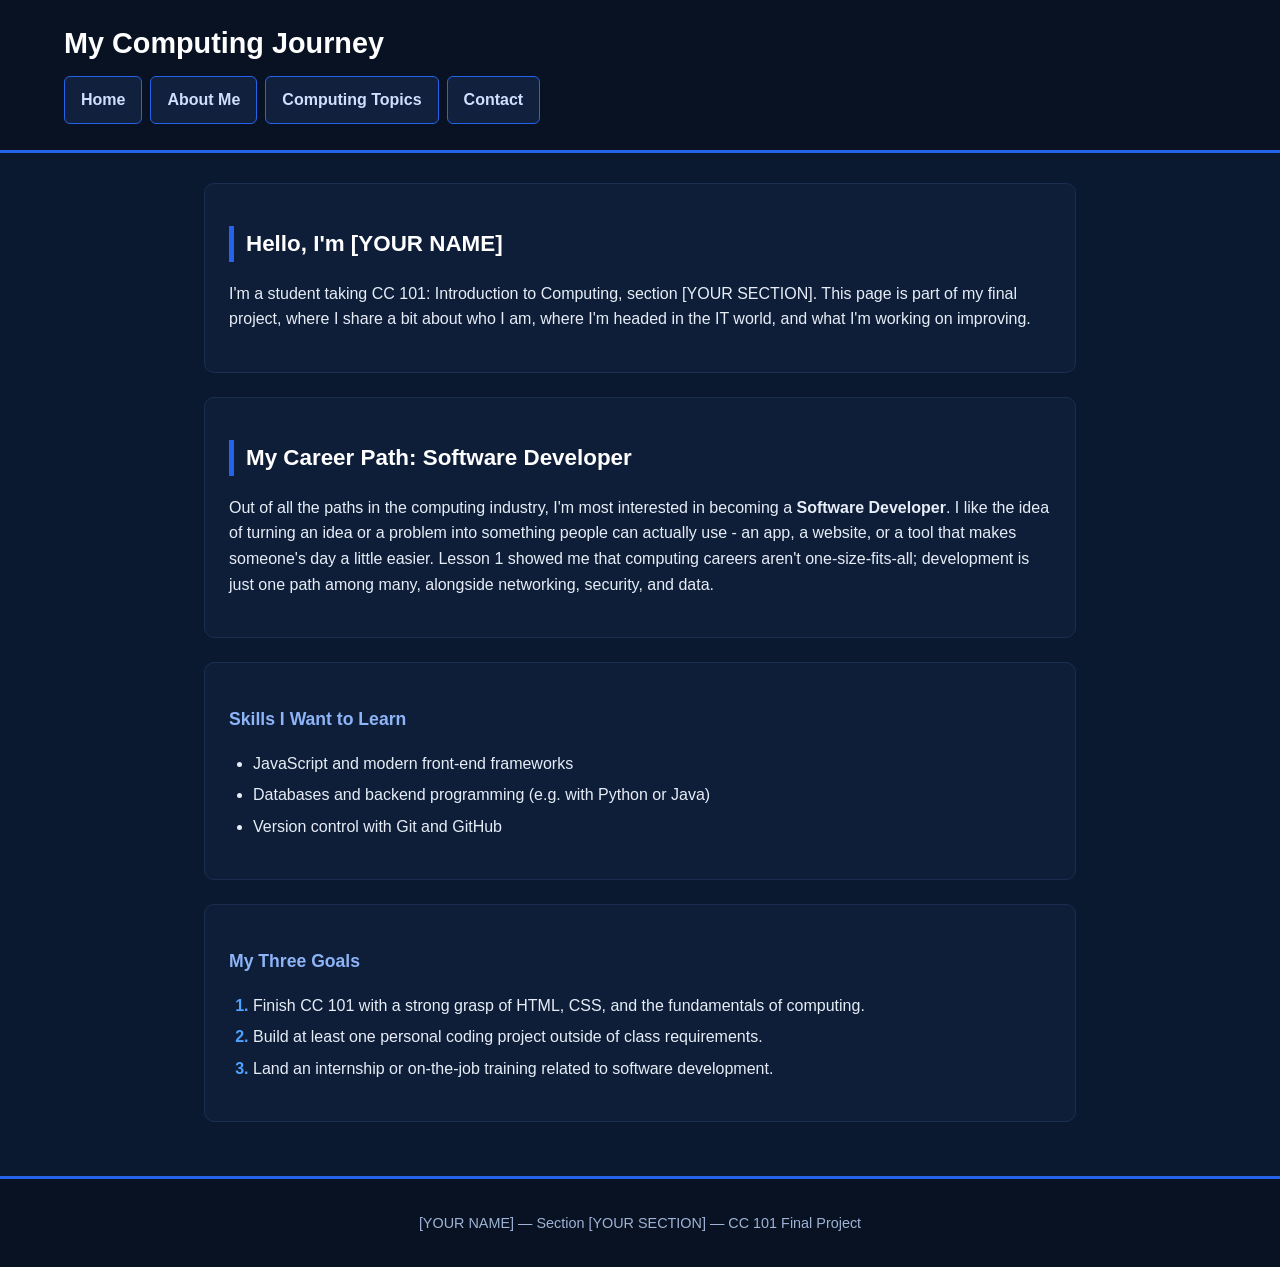
==== about.html @ f8ad523f "Add files via upload" ====
<!DOCTYPE html>
<html lang="en">
<head>
  <meta charset="UTF-8">
  <meta name="viewport" content="width=device-width, initial-scale=1.0">
  <title>My Computing Journey - About Me</title>
  <link rel="stylesheet" href="style.css">
</head>
<body>

  <header>
    <h1>My Computing Journey</h1>
    <nav>
      <ul>
        <li><a href="index.html">Home</a></li>
        <li><a href="about.html">About Me</a></li>
        <li><a href="topics.html">Computing Topics</a></li>
        <li><a href="contact.html">Contact</a></li>
      </ul>
    </nav>
  </header>

  <main>

    <!-- Short personal introduction -->
    <section>
      <h2>Hello, I'm [YOUR NAME]</h2>
      <p>
        I'm a student taking CC 101: Introduction to Computing, section [YOUR SECTION].
        This page is part of my final project, where I share a bit about who I am,
        where I'm headed in the IT world, and what I'm working on improving.
      </p>
    </section>

    <!-- Career path, connects to Lesson 1 (computing industry/profession) -->
    <section>
      <h2>My Career Path: Software Developer</h2>
      <p>
        Out of all the paths in the computing industry, I'm most interested in becoming a
        <strong>Software Developer</strong>. I like the idea of turning an idea or a
        problem into something people can actually use - an app, a website, or a tool
        that makes someone's day a little easier. Lesson 1 showed me that computing
        careers aren't one-size-fits-all; development is just one path among many,
        alongside networking, security, and data.
      </p>
    </section>

    <!-- Skills to learn -->
    <section>
      <h3>Skills I Want to Learn</h3>
      <ul>
        <li>JavaScript and modern front-end frameworks</li>
        <li>Databases and backend programming (e.g. with Python or Java)</li>
        <li>Version control with Git and GitHub</li>
      </ul>
    </section>

    <!-- Three goals, shown as a list -->
    <section>
      <h3>My Three Goals</h3>
      <ol class="goal-list">
        <li>Finish CC 101 with a strong grasp of HTML, CSS, and the fundamentals of computing.</li>
        <li>Build at least one personal coding project outside of class requirements.</li>
        <li>Land an internship or on-the-job training related to software development.</li>
      </ol>
    </section>

  </main>

  <footer>
    <p>[YOUR NAME] &mdash; Section [YOUR SECTION] &mdash; CC 101 Final Project</p>
  </footer>

</body>
</html>
---- style.css ----
/* =========================================================
   style.css
   My Computing Journey Website - CC 101 Final Project
   One external stylesheet shared by every page.
   ========================================================= */

/* ---- Reset-ish basics ---- */
* {
  box-sizing: border-box;
}

body {
  margin: 0;
  font-family: 'Segoe UI', Arial, Helvetica, sans-serif;
  background-color: #0a1930;   /* dark navy background */
  color: #e6edf7;
  line-height: 1.6;
}

a {
  color: #4da3ff;              /* blue accent for links */
  text-decoration: none;
}

a:hover {
  text-decoration: underline;
}

img {
  max-width: 100%;
  height: auto;
}

/* ---- Header & Navigation ---- */
header {
  background-color: #081222;
  padding: 20px 5%;
  border-bottom: 3px solid #2563eb;
}

header h1 {
  margin: 0 0 10px 0;
  color: #ffffff;
  font-size: 1.8rem;
}

nav ul {
  list-style: none;
  margin: 0;
  padding: 0;
  display: flex;
  flex-wrap: wrap;
  gap: 8px;
}

nav a {
  display: inline-block;
  padding: 10px 16px;
  background-color: #11213d;
  border: 1px solid #2563eb;
  border-radius: 6px;
  color: #cfe0ff;
  font-weight: bold;
}

nav a:hover {
  background-color: #2563eb;
  color: #ffffff;
  text-decoration: none;
}

/* ---- Main content ---- */
main {
  padding: 30px 5%;
  max-width: 1000px;
  margin: 0 auto;
}

section {
  background-color: #0f1e38;
  border: 1px solid #1c2e4f;
  border-radius: 10px;
  padding: 24px;
  margin-bottom: 24px;
}

h1, h2, h3 {
  color: #ffffff;
}

h2 {
  border-left: 5px solid #2563eb;
  padding-left: 12px;
  font-size: 1.4rem;
}

h3 {
  color: #8db4f7;
  font-size: 1.1rem;
}

/* ---- Banner / hero image ---- */
.banner {
  width: 100%;
  border-radius: 10px;
  margin-bottom: 20px;
  border: 1px solid #1c2e4f;
}

/* ---- Lists ---- */
ul, ol {
  padding-left: 24px;
}

li {
  margin-bottom: 6px;
}

/* ---- Table (topics.html) ---- */
table {
  width: 100%;
  border-collapse: collapse;
  margin-top: 10px;
}

th, td {
  border: 1px solid #1c2e4f;
  padding: 10px 12px;
  text-align: left;
  vertical-align: top;
}

th {
  background-color: #152a4d;
  color: #ffffff;
}

tr:nth-child(even) {
  background-color: #0c1a30;
}

/* ---- Form (contact.html) ---- */
form {
  display: flex;
  flex-direction: column;
  gap: 14px;
  max-width: 500px;
}

label {
  font-weight: bold;
  margin-bottom: 4px;
  display: block;
}

input[type="text"],
input[type="email"],
textarea {
  width: 100%;
  padding: 10px;
  border-radius: 6px;
  border: 1px solid #2c4066;
  background-color: #081222;
  color: #e6edf7;
  font-family: inherit;
}

textarea {
  resize: vertical;
  min-height: 120px;
}

button[type="submit"] {
  align-self: flex-start;
  padding: 10px 24px;
  background-color: #2563eb;
  color: #ffffff;
  border: none;
  border-radius: 6px;
  font-weight: bold;
  cursor: pointer;
}

button[type="submit"]:hover {
  background-color: #1d4ed8;
}

/* ---- Footer ---- */
footer {
  text-align: center;
  padding: 18px;
  background-color: #081222;
  border-top: 3px solid #2563eb;
  color: #9fb3d6;
  font-size: 0.9rem;
}

/* ---- Goals / skills chips ---- */
.goal-list li::marker {
  color: #4da3ff;
  font-weight: bold;
}

/* ---- Responsive: phone-sized screens ---- */
@media (max-width: 600px) {
  header h1 {
    font-size: 1.4rem;
  }

  nav ul {
    flex-direction: column;
  }

  nav a {
    text-align: center;
  }

  main {
    padding: 20px 4%;
  }

  table, thead, tbody, th, td, tr {
    display: block;
  }

  th {
    display: none;
  }

  td {
    border: none;
    border-bottom: 1px solid #1c2e4f;
    position: relative;
    padding-left: 45%;
  }

  td::before {
    content: attr(data-label);
    position: absolute;
    left: 10px;
    font-weight: bold;
    color: #8db4f7;
  }
}
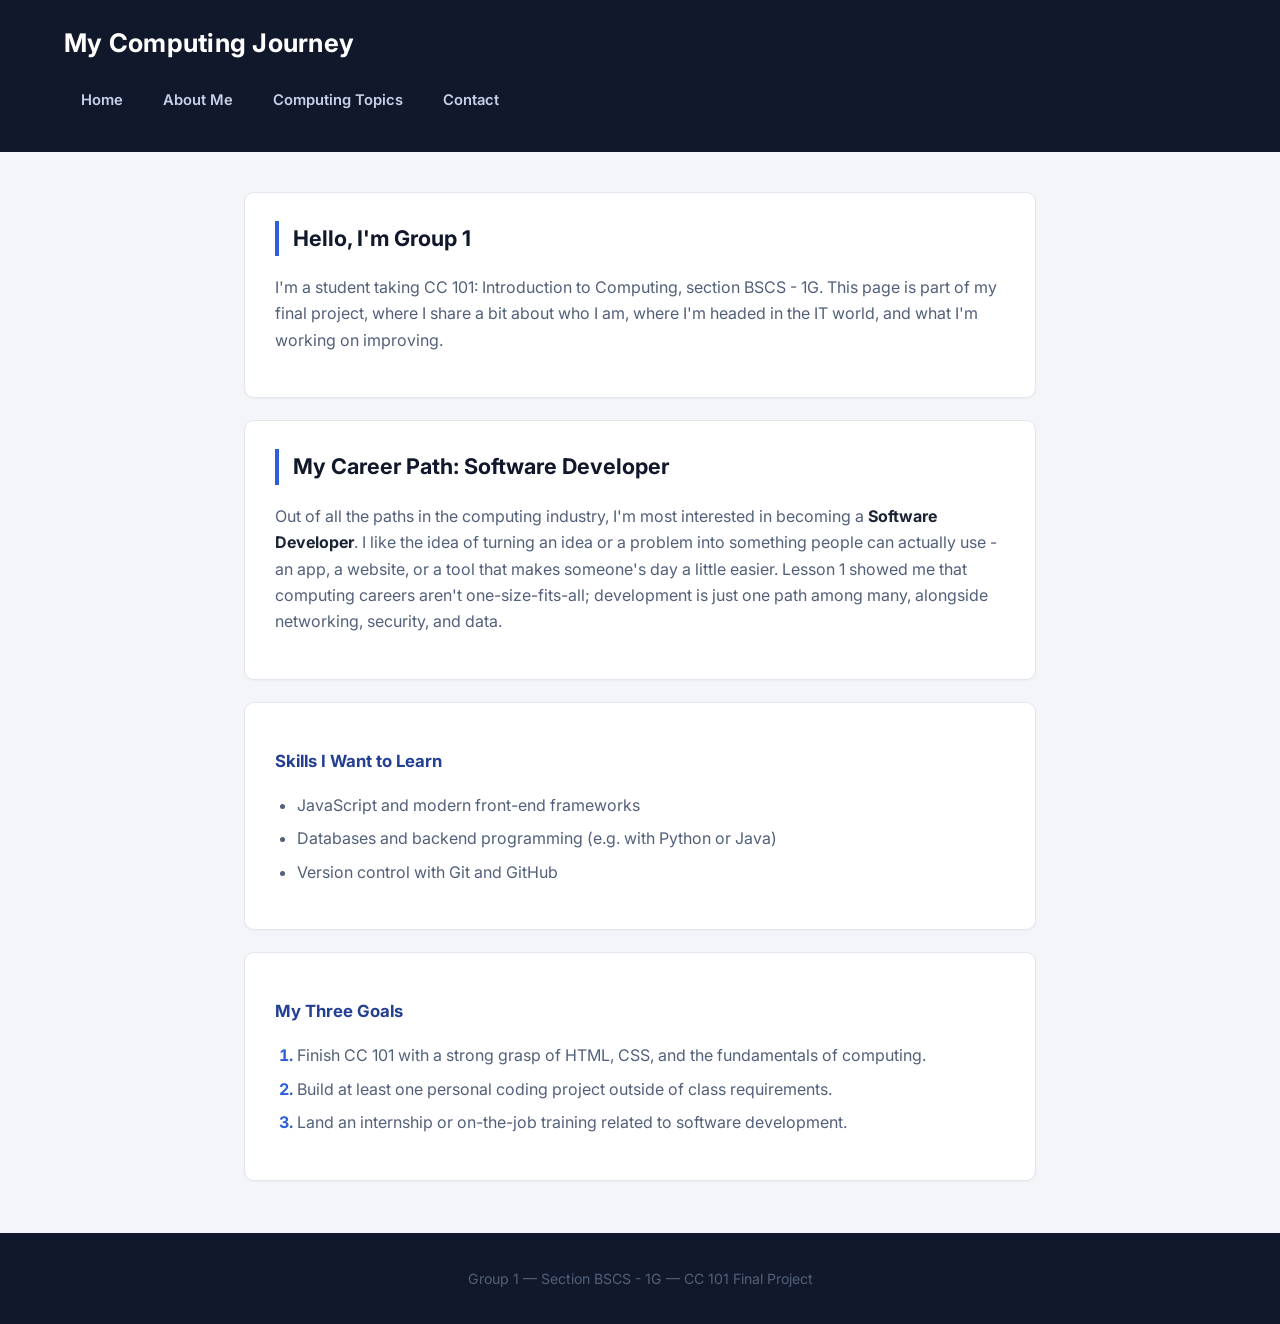
==== commit 45c49fa2: "Add files via upload" ====
--- a/about.html
+++ b/about.html
@@ -4,6 +4,9 @@
   <meta charset="UTF-8">
   <meta name="viewport" content="width=device-width, initial-scale=1.0">
   <title>My Computing Journey - About Me</title>
+  <link rel="preconnect" href="https://fonts.googleapis.com">
+  <link rel="preconnect" href="https://fonts.gstatic.com" crossorigin>
+  <link href="https://fonts.googleapis.com/css2?family=Inter:wght@400;600;700&display=swap" rel="stylesheet">
   <link rel="stylesheet" href="style.css">
 </head>
 <body>
@@ -24,9 +27,9 @@
 
     <!-- Short personal introduction -->
     <section>
-      <h2>Hello, I'm [YOUR NAME]</h2>
+      <h2>Hello, I'm Group 1</h2>
       <p>
-        I'm a student taking CC 101: Introduction to Computing, section [YOUR SECTION].
+        I'm a student taking CC 101: Introduction to Computing, section BSCS - 1G.
         This page is part of my final project, where I share a bit about who I am,
         where I'm headed in the IT world, and what I'm working on improving.
       </p>
@@ -68,7 +71,7 @@
   </main>
 
   <footer>
-    <p>[YOUR NAME] &mdash; Section [YOUR SECTION] &mdash; CC 101 Final Project</p>
+    <p>Group 1 &mdash; Section BSCS - 1G &mdash; CC 101 Final Project</p>
   </footer>
 
 </body>
--- a/style.css
+++ b/style.css
@@ -4,44 +4,45 @@
    One external stylesheet shared by every page.
    ========================================================= */
 
-/* ---- Reset-ish basics ---- */
-* {
-  box-sizing: border-box;
-}
+:root {
+  --bg: #f3f5f9;
+  --surface: #ffffff;
+  --surface-border: #e2e6ee;
+  --ink: #1b2435;
+  --ink-soft: #52607a;
+  --navy: #11182b;
+  --accent: #2f5fd6;
+  --accent-dark: #233f93;
+  --accent-tint: #e8edfb;
+  --radius: 10px;
+}
+
+* { box-sizing: border-box; }
 
 body {
   margin: 0;
-  font-family: 'Segoe UI', Arial, Helvetica, sans-serif;
-  background-color: #0a1930;   /* dark navy background */
-  color: #e6edf7;
-  line-height: 1.6;
-}
-
-a {
-  color: #4da3ff;              /* blue accent for links */
-  text-decoration: none;
-}
-
-a:hover {
-  text-decoration: underline;
-}
-
-img {
-  max-width: 100%;
-  height: auto;
-}
+  font-family: 'Inter', 'Segoe UI', Arial, Helvetica, sans-serif;
+  background-color: var(--bg);
+  color: var(--ink);
+  line-height: 1.65;
+}
+
+a { color: var(--accent-dark); text-decoration: none; }
+a:hover { text-decoration: underline; }
+img { max-width: 100%; height: auto; }
 
 /* ---- Header & Navigation ---- */
 header {
-  background-color: #081222;
-  padding: 20px 5%;
-  border-bottom: 3px solid #2563eb;
+  background-color: var(--navy);
+  padding: 22px 5%;
 }
 
 header h1 {
-  margin: 0 0 10px 0;
+  margin: 0 0 14px 0;
   color: #ffffff;
-  font-size: 1.8rem;
+  font-size: 1.6rem;
+  font-weight: 700;
+  letter-spacing: 0.01em;
 }
 
 nav ul {
@@ -50,186 +51,152 @@
   padding: 0;
   display: flex;
   flex-wrap: wrap;
-  gap: 8px;
+  gap: 6px;
 }
 
 nav a {
   display: inline-block;
-  padding: 10px 16px;
-  background-color: #11213d;
-  border: 1px solid #2563eb;
-  border-radius: 6px;
-  color: #cfe0ff;
-  font-weight: bold;
+  padding: 9px 16px;
+  border-radius: 999px;
+  color: #c7d1ea;
+  font-weight: 600;
+  font-size: 0.92rem;
+  border: 1px solid transparent;
 }
 
 nav a:hover {
-  background-color: #2563eb;
+  background-color: rgba(255, 255, 255, 0.08);
   color: #ffffff;
   text-decoration: none;
 }
 
 /* ---- Main content ---- */
 main {
-  padding: 30px 5%;
-  max-width: 1000px;
+  padding: 40px 5% 10px;
+  max-width: 920px;
   margin: 0 auto;
 }
 
 section {
-  background-color: #0f1e38;
-  border: 1px solid #1c2e4f;
-  border-radius: 10px;
-  padding: 24px;
-  margin-bottom: 24px;
-}
-
-h1, h2, h3 {
-  color: #ffffff;
-}
+  background-color: var(--surface);
+  border: 1px solid var(--surface-border);
+  border-radius: var(--radius);
+  padding: 28px 30px;
+  margin-bottom: 22px;
+  box-shadow: 0 1px 2px rgba(17, 24, 43, 0.04);
+}
+
+h1, h2, h3 { color: var(--navy); }
 
 h2 {
-  border-left: 5px solid #2563eb;
-  padding-left: 12px;
-  font-size: 1.4rem;
-}
-
-h3 {
-  color: #8db4f7;
-  font-size: 1.1rem;
-}
-
-/* ---- Banner / hero image ---- */
+  border-left: 4px solid var(--accent);
+  padding-left: 14px;
+  font-size: 1.35rem;
+  margin-top: 0;
+}
+
+h3 { color: var(--accent-dark); font-size: 1.05rem; }
+p { color: var(--ink-soft); }
+strong { color: var(--ink); }
+
 .banner {
   width: 100%;
-  border-radius: 10px;
+  border-radius: var(--radius);
   margin-bottom: 20px;
-  border: 1px solid #1c2e4f;
-}
-
-/* ---- Lists ---- */
-ul, ol {
-  padding-left: 24px;
-}
-
-li {
-  margin-bottom: 6px;
-}
-
-/* ---- Table (topics.html) ---- */
+  border: 1px solid var(--surface-border);
+}
+
+ul, ol { padding-left: 22px; color: var(--ink-soft); }
+li { margin-bottom: 7px; }
+
 table {
   width: 100%;
   border-collapse: collapse;
-  margin-top: 10px;
+  margin-top: 12px;
 }
 
 th, td {
-  border: 1px solid #1c2e4f;
-  padding: 10px 12px;
+  border: 1px solid var(--surface-border);
+  padding: 12px 14px;
   text-align: left;
   vertical-align: top;
 }
 
-th {
-  background-color: #152a4d;
-  color: #ffffff;
-}
-
-tr:nth-child(even) {
-  background-color: #0c1a30;
-}
-
-/* ---- Form (contact.html) ---- */
+th { background-color: var(--accent-tint); color: var(--navy); }
+tr:nth-child(even) { background-color: #f8f9fc; }
+
 form {
   display: flex;
   flex-direction: column;
-  gap: 14px;
+  gap: 16px;
   max-width: 500px;
 }
 
 label {
-  font-weight: bold;
+  font-weight: 600;
   margin-bottom: 4px;
   display: block;
+  color: var(--navy);
 }
 
 input[type="text"],
 input[type="email"],
 textarea {
   width: 100%;
-  padding: 10px;
-  border-radius: 6px;
-  border: 1px solid #2c4066;
-  background-color: #081222;
-  color: #e6edf7;
+  padding: 11px 12px;
+  border-radius: 8px;
+  border: 1px solid var(--surface-border);
+  background-color: var(--bg);
+  color: var(--ink);
   font-family: inherit;
 }
 
-textarea {
-  resize: vertical;
-  min-height: 120px;
-}
+input[type="text"]:focus,
+input[type="email"]:focus,
+textarea:focus {
+  outline: 2px solid var(--accent);
+  outline-offset: 1px;
+}
+
+textarea { resize: vertical; min-height: 120px; }
 
 button[type="submit"] {
   align-self: flex-start;
-  padding: 10px 24px;
-  background-color: #2563eb;
+  padding: 11px 26px;
+  background-color: var(--accent);
   color: #ffffff;
   border: none;
-  border-radius: 6px;
-  font-weight: bold;
+  border-radius: 8px;
+  font-weight: 600;
   cursor: pointer;
 }
 
-button[type="submit"]:hover {
-  background-color: #1d4ed8;
-}
-
-/* ---- Footer ---- */
+button[type="submit"]:hover { background-color: var(--accent-dark); }
+
 footer {
   text-align: center;
-  padding: 18px;
-  background-color: #081222;
-  border-top: 3px solid #2563eb;
-  color: #9fb3d6;
-  font-size: 0.9rem;
-}
-
-/* ---- Goals / skills chips ---- */
-.goal-list li::marker {
-  color: #4da3ff;
-  font-weight: bold;
-}
-
-/* ---- Responsive: phone-sized screens ---- */
+  padding: 20px;
+  background-color: var(--navy);
+  color: #9fabc9;
+  font-size: 0.88rem;
+  margin-top: 20px;
+}
+
+.goal-list li::marker { color: var(--accent); font-weight: bold; }
+
 @media (max-width: 600px) {
-  header h1 {
-    font-size: 1.4rem;
-  }
-
-  nav ul {
-    flex-direction: column;
-  }
-
-  nav a {
-    text-align: center;
-  }
-
-  main {
-    padding: 20px 4%;
-  }
-
-  table, thead, tbody, th, td, tr {
-    display: block;
-  }
-
-  th {
-    display: none;
-  }
+  header h1 { font-size: 1.3rem; }
+  nav ul { flex-direction: column; }
+  nav a { text-align: center; }
+  main { padding: 24px 4% 10px; }
+  section { padding: 22px; }
+
+  table, thead, tbody, th, td, tr { display: block; }
+  th { display: none; }
 
   td {
     border: none;
-    border-bottom: 1px solid #1c2e4f;
+    border-bottom: 1px solid var(--surface-border);
     position: relative;
     padding-left: 45%;
   }
@@ -238,7 +205,7 @@
     content: attr(data-label);
     position: absolute;
     left: 10px;
-    font-weight: bold;
-    color: #8db4f7;
+    font-weight: 600;
+    color: var(--accent-dark);
   }
 }
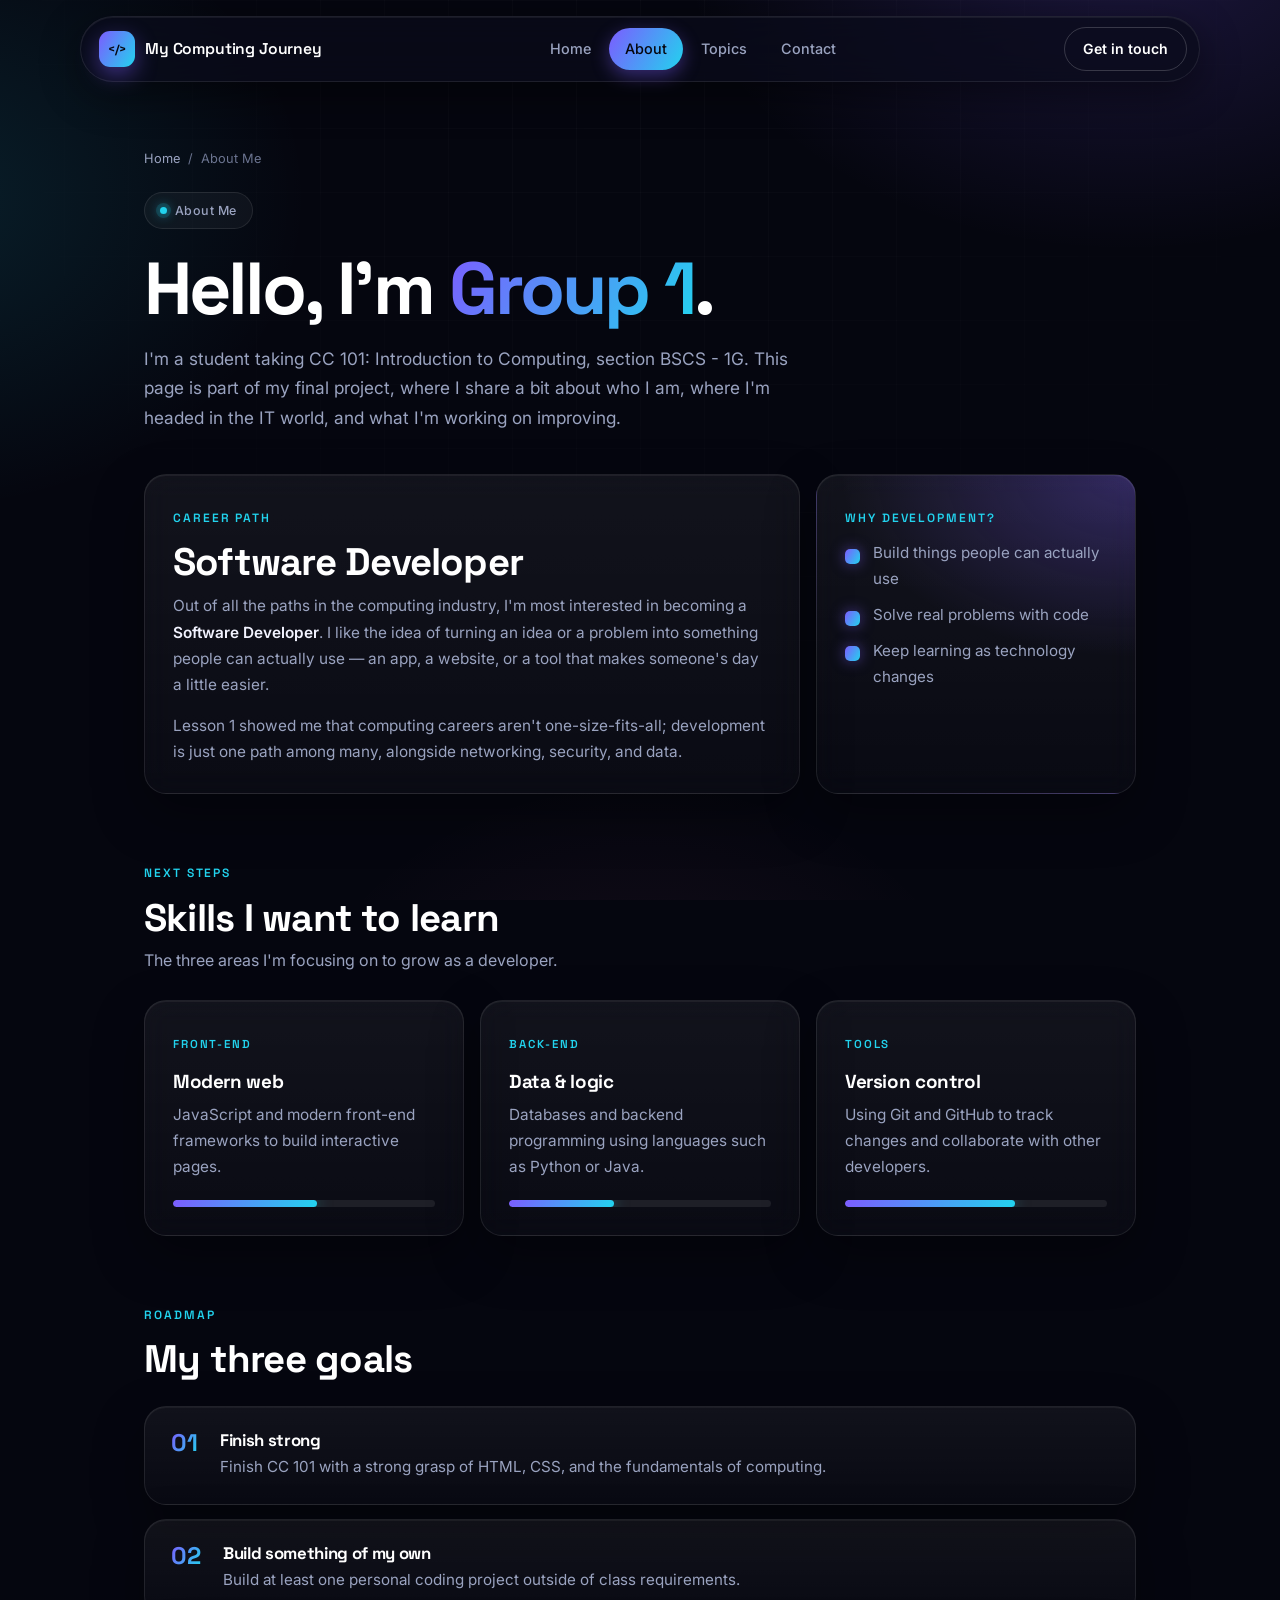
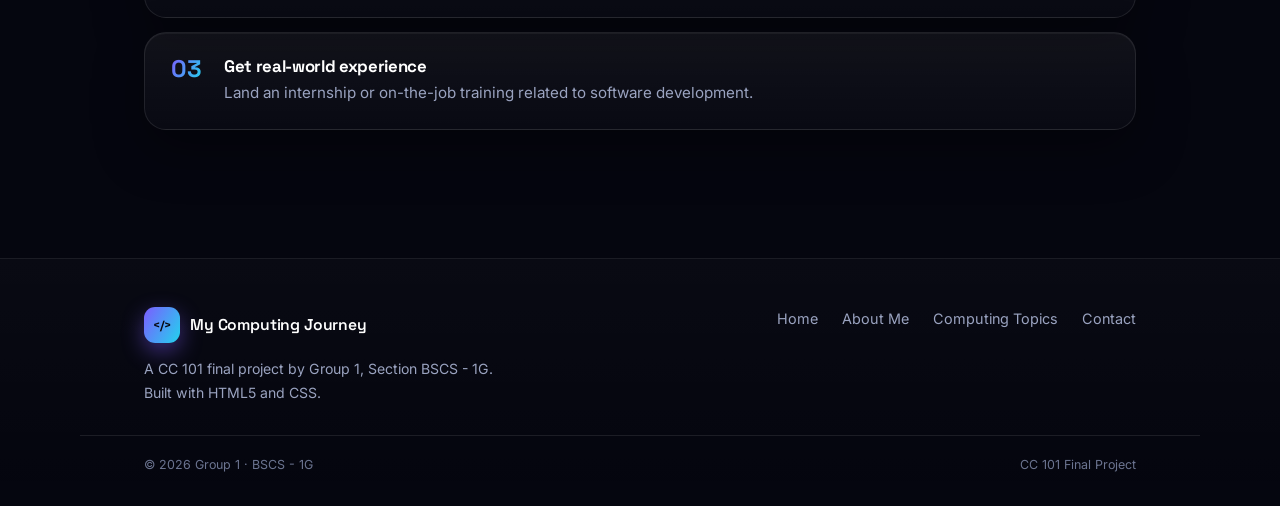
==== commit eabd7b81: "Add files via upload" ====
--- a/about.html
+++ b/about.html
@@ -3,32 +3,43 @@
 <head>
   <meta charset="UTF-8">
   <meta name="viewport" content="width=device-width, initial-scale=1.0">
+  <meta name="description" content="About Group 1 - career path, skills, and goals in information technology.">
   <title>My Computing Journey - About Me</title>
   <link rel="preconnect" href="https://fonts.googleapis.com">
   <link rel="preconnect" href="https://fonts.gstatic.com" crossorigin>
-  <link href="https://fonts.googleapis.com/css2?family=Inter:wght@400;600;700&display=swap" rel="stylesheet">
+  <link href="https://fonts.googleapis.com/css2?family=Inter:wght@400;500;600&family=Space+Grotesk:wght@500;600;700&display=swap" rel="stylesheet">
   <link rel="stylesheet" href="style.css">
 </head>
 <body>
 
-  <header>
-    <h1>My Computing Journey</h1>
-    <nav>
-      <ul>
-        <li><a href="index.html">Home</a></li>
-        <li><a href="about.html">About Me</a></li>
-        <li><a href="topics.html">Computing Topics</a></li>
-        <li><a href="contact.html">Contact</a></li>
-      </ul>
-    </nav>
+  <header class="site-header">
+    <div class="nav-shell">
+      <a class="brand" href="index.html">
+        <span class="brand-mark">&lt;/&gt;</span>
+        <span class="brand-name">My Computing Journey</span>
+      </a>
+      <nav class="site-nav" aria-label="Main navigation">
+        <ul>
+          <li><a href="index.html">Home</a></li>
+          <li><a href="about.html" class="active">About</a></li>
+          <li><a href="topics.html">Topics</a></li>
+          <li><a href="contact.html">Contact</a></li>
+        </ul>
+      </nav>
+      <a class="nav-cta" href="contact.html">Get in touch</a>
+    </div>
   </header>
 
   <main>
 
     <!-- Short personal introduction -->
-    <section>
-      <h2>Hello, I'm Group 1</h2>
-      <p>
+    <section class="page-hero">
+      <nav class="breadcrumb" aria-label="Breadcrumb">
+        <a href="index.html">Home</a><span>/</span><span>About Me</span>
+      </nav>
+      <span class="pill"><span class="dot"></span> About Me</span>
+      <h1>Hello, I'm <span class="grad">Group 1</span>.</h1>
+      <p class="lead">
         I'm a student taking CC 101: Introduction to Computing, section BSCS - 1G.
         This page is part of my final project, where I share a bit about who I am,
         where I'm headed in the IT world, and what I'm working on improving.
@@ -36,42 +47,120 @@
     </section>
 
     <!-- Career path, connects to Lesson 1 (computing industry/profession) -->
-    <section>
-      <h2>My Career Path: Software Developer</h2>
-      <p>
-        Out of all the paths in the computing industry, I'm most interested in becoming a
-        <strong>Software Developer</strong>. I like the idea of turning an idea or a
-        problem into something people can actually use - an app, a website, or a tool
-        that makes someone's day a little easier. Lesson 1 showed me that computing
-        careers aren't one-size-fits-all; development is just one path among many,
-        alongside networking, security, and data.
-      </p>
+    <section class="section">
+      <div class="bento-grid">
+        <article class="glass-card span-8">
+          <span class="kicker">Career path</span>
+          <h2>Software Developer</h2>
+          <p>
+            Out of all the paths in the computing industry, I'm most interested in becoming a
+            <strong>Software Developer</strong>. I like the idea of turning an idea or a
+            problem into something people can actually use &mdash; an app, a website, or a tool
+            that makes someone's day a little easier.
+          </p>
+          <p>
+            Lesson 1 showed me that computing careers aren't one-size-fits-all; development
+            is just one path among many, alongside networking, security, and data.
+          </p>
+        </article>
+
+        <aside class="glass-card span-4 accent-card">
+          <span class="kicker">Why development?</span>
+          <ul class="check-list">
+            <li>Build things people can actually use</li>
+            <li>Solve real problems with code</li>
+            <li>Keep learning as technology changes</li>
+          </ul>
+        </aside>
+      </div>
     </section>
 
-    <!-- Skills to learn -->
-    <section>
-      <h3>Skills I Want to Learn</h3>
-      <ul>
-        <li>JavaScript and modern front-end frameworks</li>
-        <li>Databases and backend programming (e.g. with Python or Java)</li>
-        <li>Version control with Git and GitHub</li>
-      </ul>
+    <!-- Skills to learn, shown with progress bars -->
+    <section class="section">
+      <div class="section-head">
+        <span class="kicker">Next steps</span>
+        <h2>Skills I want to learn</h2>
+        <p>The three areas I'm focusing on to grow as a developer.</p>
+      </div>
+
+      <div class="bento-grid">
+        <article class="glass-card span-4">
+          <span class="card-index">Front-end</span>
+          <h3>Modern web</h3>
+          <p>JavaScript and modern front-end frameworks to build interactive pages.</p>
+          <div class="bar"><span style="width: 55%"></span></div>
+        </article>
+
+        <article class="glass-card span-4">
+          <span class="card-index">Back-end</span>
+          <h3>Data &amp; logic</h3>
+          <p>Databases and backend programming using languages such as Python or Java.</p>
+          <div class="bar"><span style="width: 40%"></span></div>
+        </article>
+
+        <article class="glass-card span-4">
+          <span class="card-index">Tools</span>
+          <h3>Version control</h3>
+          <p>Using Git and GitHub to track changes and collaborate with other developers.</p>
+          <div class="bar"><span style="width: 65%"></span></div>
+        </article>
+      </div>
     </section>
 
-    <!-- Three goals, shown as a list -->
-    <section>
-      <h3>My Three Goals</h3>
+    <!-- Three goals, shown as numbered steps -->
+    <section class="section">
+      <div class="section-head">
+        <span class="kicker">Roadmap</span>
+        <h2>My three goals</h2>
+      </div>
+
       <ol class="goal-list">
-        <li>Finish CC 101 with a strong grasp of HTML, CSS, and the fundamentals of computing.</li>
-        <li>Build at least one personal coding project outside of class requirements.</li>
-        <li>Land an internship or on-the-job training related to software development.</li>
+        <li>
+          <span class="goal-num">01</span>
+          <div>
+            <h3>Finish strong</h3>
+            <p>Finish CC 101 with a strong grasp of HTML, CSS, and the fundamentals of computing.</p>
+          </div>
+        </li>
+        <li>
+          <span class="goal-num">02</span>
+          <div>
+            <h3>Build something of my own</h3>
+            <p>Build at least one personal coding project outside of class requirements.</p>
+          </div>
+        </li>
+        <li>
+          <span class="goal-num">03</span>
+          <div>
+            <h3>Get real-world experience</h3>
+            <p>Land an internship or on-the-job training related to software development.</p>
+          </div>
+        </li>
       </ol>
     </section>
 
   </main>
 
-  <footer>
-    <p>Group 1 &mdash; Section BSCS - 1G &mdash; CC 101 Final Project</p>
+  <footer class="site-footer">
+    <div class="footer-inner">
+      <div class="footer-brand-col">
+        <a class="brand" href="index.html">
+          <span class="brand-mark">&lt;/&gt;</span>
+          <span class="brand-name">My Computing Journey</span>
+        </a>
+        <p>A CC 101 final project by Group 1, Section BSCS - 1G. Built with HTML5 and CSS.</p>
+      </div>
+      <nav class="footer-links" aria-label="Footer navigation">
+        <a href="index.html">Home</a>
+        <a href="about.html">About Me</a>
+        <a href="topics.html">Computing Topics</a>
+        <a href="contact.html">Contact</a>
+      </nav>
+    </div>
+    <div class="footer-bottom">
+      <span>&copy; 2026 Group 1 &middot; BSCS - 1G</span>
+      <span>CC 101 Final Project</span>
+    </div>
   </footer>
 
 </body>
--- a/style.css
+++ b/style.css
@@ -1,211 +1,1063 @@
-/* =========================================================
-   style.css
-   My Computing Journey Website - CC 101 Final Project
-   One external stylesheet shared by every page.
-   ========================================================= */
-
+/* ============================================================
+   My Computing Journey - CC 101 Final Project
+   One external stylesheet for all four pages.
+   Design direction: dark "Tech Glass" + bento grid, written
+   from scratch with pure HTML5 and CSS.
+   ============================================================ */
+
+/* ---- Design tokens ---- */
 :root {
-  --bg: #f3f5f9;
-  --surface: #ffffff;
-  --surface-border: #e2e6ee;
-  --ink: #1b2435;
-  --ink-soft: #52607a;
-  --navy: #11182b;
-  --accent: #2f5fd6;
-  --accent-dark: #233f93;
-  --accent-tint: #e8edfb;
-  --radius: 10px;
+  --bg: #05060f;
+  --bg-soft: #0a0c1b;
+  --surface: rgba(255, 255, 255, 0.035);
+  --surface-2: rgba(255, 255, 255, 0.06);
+  --border: rgba(255, 255, 255, 0.09);
+  --border-strong: rgba(255, 255, 255, 0.18);
+  --ink: #f2f3ff;
+  --ink-soft: #9aa3c0;
+  --ink-dim: #6b7490;
+  --violet: #7c5cff;
+  --cyan: #22d3ee;
+  --pink: #f472b6;
+  --gradient: linear-gradient(120deg, #7c5cff 0%, #22d3ee 100%);
+  --radius: 22px;
+  --radius-sm: 14px;
+  --shadow: 0 20px 50px rgba(0, 0, 0, 0.35);
+  --shadow-glow: 0 24px 70px rgba(124, 92, 255, 0.25);
+  --maxw: 1120px;
 }
 
 * { box-sizing: border-box; }
 
+html { scroll-behavior: smooth; }
+
 body {
+  position: relative;
+  z-index: 0;
   margin: 0;
+  min-height: 100vh;
   font-family: 'Inter', 'Segoe UI', Arial, Helvetica, sans-serif;
   background-color: var(--bg);
+  background-image:
+    radial-gradient(720px 520px at 88% -8%, rgba(124, 92, 255, 0.20), transparent 62%),
+    radial-gradient(640px 520px at -6% 22%, rgba(34, 211, 238, 0.12), transparent 60%),
+    radial-gradient(600px 500px at 50% 120%, rgba(244, 114, 182, 0.08), transparent 60%);
+  background-attachment: fixed;
   color: var(--ink);
-  line-height: 1.65;
-}
-
-a { color: var(--accent-dark); text-decoration: none; }
-a:hover { text-decoration: underline; }
-img { max-width: 100%; height: auto; }
-
-/* ---- Header & Navigation ---- */
-header {
-  background-color: var(--navy);
-  padding: 22px 5%;
-}
-
-header h1 {
-  margin: 0 0 14px 0;
-  color: #ffffff;
-  font-size: 1.6rem;
+  line-height: 1.7;
+  -webkit-font-smoothing: antialiased;
+}
+
+/* subtle grid overlay */
+body::before {
+  content: "";
+  position: fixed;
+  inset: 0;
+  z-index: 0;
+  pointer-events: none;
+  background-image:
+    linear-gradient(rgba(255, 255, 255, 0.025) 1px, transparent 1px),
+    linear-gradient(90deg, rgba(255, 255, 255, 0.025) 1px, transparent 1px);
+  background-size: 64px 64px;
+  -webkit-mask-image: radial-gradient(circle at 50% 10%, #000 0%, transparent 78%);
+          mask-image: radial-gradient(circle at 50% 10%, #000 0%, transparent 78%);
+}
+
+h1, h2, h3 {
+  font-family: 'Space Grotesk', 'Inter', sans-serif;
+  color: #fff;
+  line-height: 1.12;
+  letter-spacing: -0.02em;
+  margin: 0 0 0.5em;
+}
+
+h1 { font-size: clamp(2.6rem, 6vw, 4.6rem); letter-spacing: -0.04em; line-height: 1.02; }
+h2 { font-size: clamp(1.7rem, 3vw, 2.4rem); }
+h3 { font-size: 1.18rem; }
+
+p { color: var(--ink-soft); margin: 0 0 1em; }
+p:last-child { margin-bottom: 0; }
+strong { color: var(--ink); font-weight: 600; }
+
+a { color: var(--ink); text-decoration: none; }
+
+img { max-width: 100%; height: auto; display: block; }
+
+::selection { background: rgba(124, 92, 255, 0.45); color: #fff; }
+
+/* ---- Header & floating navigation ---- */
+.site-header {
+  position: sticky;
+  top: 0;
+  z-index: 100;
+  padding: 16px 5% 0;
+}
+
+.nav-shell {
+  max-width: var(--maxw);
+  margin: 0 auto;
+  display: flex;
+  align-items: center;
+  justify-content: space-between;
+  gap: 16px;
+  padding: 10px 12px 10px 18px;
+  border-radius: 999px;
+  border: 1px solid var(--border);
+  background: rgba(10, 12, 27, 0.72);
+  -webkit-backdrop-filter: blur(22px);
+          backdrop-filter: blur(22px);
+  box-shadow: 0 12px 40px rgba(0, 0, 0, 0.45), inset 0 1px 0 rgba(255, 255, 255, 0.06);
+}
+
+.brand {
+  display: inline-flex;
+  align-items: center;
+  gap: 10px;
+  font-family: 'Space Grotesk', sans-serif;
+  font-weight: 600;
+  color: #fff;
+  letter-spacing: -0.01em;
+}
+
+.brand-mark {
+  display: inline-grid;
+  place-items: center;
+  width: 36px;
+  height: 36px;
+  border-radius: 11px;
+  background: var(--gradient);
+  color: #06070f;
+  font-size: 0.74rem;
   font-weight: 700;
-  letter-spacing: 0.01em;
-}
-
-nav ul {
+  box-shadow: 0 8px 22px rgba(124, 92, 255, 0.45);
+}
+
+.brand-name { font-size: 0.98rem; white-space: nowrap; }
+
+.site-nav ul {
   list-style: none;
   margin: 0;
   padding: 0;
   display: flex;
-  flex-wrap: wrap;
-  gap: 6px;
-}
-
-nav a {
+  gap: 2px;
+}
+
+.site-nav a {
   display: inline-block;
   padding: 9px 16px;
   border-radius: 999px;
-  color: #c7d1ea;
-  font-weight: 600;
+  color: var(--ink-soft);
+  font-weight: 500;
+  font-size: 0.9rem;
+  transition: color 0.2s, background-color 0.2s;
+}
+
+.site-nav a:hover {
+  color: #fff;
+  background-color: rgba(255, 255, 255, 0.07);
+}
+
+.site-nav a.active {
+  color: #06070f;
+  background: var(--gradient);
+  box-shadow: 0 6px 18px rgba(124, 92, 255, 0.4);
+}
+
+.nav-cta {
+  display: inline-block;
+  padding: 9px 18px;
+  border-radius: 999px;
+  border: 1px solid var(--border-strong);
+  color: #fff;
+  font-size: 0.88rem;
+  font-weight: 600;
+  white-space: nowrap;
+  transition: background-color 0.2s, border-color 0.2s;
+}
+
+.nav-cta:hover {
+  background-color: rgba(255, 255, 255, 0.08);
+  border-color: rgba(124, 92, 255, 0.6);
+}
+
+/* ---- Layout ---- */
+main {
+  position: relative;
+  z-index: 1;
+  max-width: var(--maxw);
+  margin: 0 auto;
+  padding: 56px 5% 24px;
+}
+
+.section { margin-bottom: 64px; }
+
+.section-head {
+  max-width: 660px;
+  margin-bottom: 26px;
+}
+
+.section-head h2 { margin-bottom: 8px; }
+
+.kicker {
+  display: inline-block;
+  font-family: 'Space Grotesk', sans-serif;
+  font-size: 0.75rem;
+  font-weight: 600;
+  letter-spacing: 0.16em;
+  text-transform: uppercase;
+  color: var(--cyan);
+  margin-bottom: 12px;
+}
+
+.grad {
+  background: var(--gradient);
+  -webkit-background-clip: text;
+  background-clip: text;
+  -webkit-text-fill-color: transparent;
+  color: transparent;
+}
+
+.lead {
+  font-size: 1.08rem;
+  max-width: 62ch;
+  color: var(--ink-soft);
+}
+
+/* ---- Pill label ---- */
+.pill {
+  display: inline-flex;
+  align-items: center;
+  gap: 8px;
+  padding: 7px 15px;
+  margin-bottom: 22px;
+  border-radius: 999px;
+  border: 1px solid var(--border);
+  background: rgba(255, 255, 255, 0.04);
+  font-size: 0.78rem;
+  font-weight: 500;
+  letter-spacing: 0.04em;
+  color: var(--ink-soft);
+}
+
+.pill .dot {
+  width: 7px;
+  height: 7px;
+  border-radius: 50%;
+  background: var(--cyan);
+  box-shadow: 0 0 0 4px rgba(34, 211, 238, 0.15), 0 0 12px var(--cyan);
+  animation: pulse 2.4s ease-in-out infinite;
+}
+
+/* ---- Hero ---- */
+.hero { padding: 26px 0 0; }
+
+.hero-inner {
+  display: grid;
+  grid-template-columns: 1.05fr 0.95fr;
+  align-items: center;
+  gap: 52px;
+}
+
+/* prevent long terminal strings from widening the grid */
+.hero-inner > *,
+.bento-grid > *,
+.hero-bento,
+.bento-cell,
+.glass-card { min-width: 0; }
+
+.hero-copy > * { animation: rise 0.8s cubic-bezier(0.22, 1, 0.36, 1) both; }
+.hero-copy > *:nth-child(1) { animation-delay: 0.05s; }
+.hero-copy > *:nth-child(2) { animation-delay: 0.12s; }
+.hero-copy > *:nth-child(3) { animation-delay: 0.20s; }
+.hero-copy > *:nth-child(4) { animation-delay: 0.28s; }
+.hero-copy > *:nth-child(5) { animation-delay: 0.36s; }
+
+.hero h1 { margin-bottom: 20px; }
+
+.hero-actions {
+  display: flex;
+  flex-wrap: wrap;
+  gap: 12px;
+  margin-top: 28px;
+}
+
+.btn {
+  display: inline-flex;
+  align-items: center;
+  gap: 8px;
+  padding: 13px 26px;
+  border-radius: 999px;
+  font-size: 0.94rem;
+  font-weight: 600;
+  transition: transform 0.22s, box-shadow 0.22s, background-color 0.22s, border-color 0.22s;
+}
+
+.btn:hover { transform: translateY(-2px); }
+
+.btn-primary {
+  color: #06070f;
+  background: var(--gradient);
+  box-shadow: 0 12px 30px rgba(124, 92, 255, 0.4);
+}
+
+.btn-primary:hover { box-shadow: 0 16px 40px rgba(124, 92, 255, 0.55); }
+
+.btn-ghost {
+  color: #fff;
+  border: 1px solid var(--border-strong);
+  background: rgba(255, 255, 255, 0.03);
+}
+
+.btn-ghost:hover {
+  background: rgba(255, 255, 255, 0.08);
+  border-color: rgba(124, 92, 255, 0.6);
+}
+
+.hero-meta {
+  display: flex;
+  flex-wrap: wrap;
+  gap: 34px;
+  margin-top: 40px;
+  padding-top: 26px;
+  border-top: 1px solid var(--border);
+}
+
+.hero-meta strong {
+  display: block;
+  font-family: 'Space Grotesk', sans-serif;
+  font-size: 1.7rem;
+  font-weight: 700;
+  color: #fff;
+  line-height: 1;
+  letter-spacing: -0.02em;
+}
+
+.hero-meta span {
+  display: block;
+  margin-top: 6px;
+  font-size: 0.8rem;
+  color: var(--ink-dim);
+}
+
+/* ---- Hero bento visual ---- */
+.hero-bento {
+  display: grid;
+  grid-template-columns: 1.4fr 1fr;
+  gap: 14px;
+  animation: rise 0.9s 0.18s cubic-bezier(0.22, 1, 0.36, 1) both;
+}
+
+.bento-cell {
+  position: relative;
+  border-radius: 18px;
+  border: 1px solid var(--border);
+  background: var(--surface);
+  box-shadow: var(--shadow), inset 0 1px 0 rgba(255, 255, 255, 0.06);
+  overflow: hidden;
+}
+
+.cell-image {
+  grid-column: 1 / -1;
+  padding: 8px;
+  background: linear-gradient(180deg, rgba(255, 255, 255, 0.07), rgba(255, 255, 255, 0.02));
+}
+
+.cell-image .banner {
+  width: 100%;
+  border-radius: 12px;
+}
+
+.floating-badge {
+  position: absolute;
+  right: 18px;
+  bottom: 18px;
+  padding: 7px 14px;
+  border-radius: 999px;
+  background: rgba(5, 6, 15, 0.7);
+  border: 1px solid var(--border-strong);
+  -webkit-backdrop-filter: blur(10px);
+          backdrop-filter: blur(10px);
+  font-family: 'Space Grotesk', sans-serif;
+  font-size: 0.75rem;
+  font-weight: 600;
+  letter-spacing: 0.08em;
+  text-transform: uppercase;
+  color: #fff;
+}
+
+.cell-code {
+  padding: 16px 18px;
+  background: linear-gradient(180deg, rgba(124, 92, 255, 0.10), rgba(255, 255, 255, 0.02));
+  font-family: 'Consolas', 'SFMono-Regular', ui-monospace, monospace;
+}
+
+.code-head {
+  display: flex;
+  align-items: center;
+  gap: 10px;
+  padding-bottom: 12px;
+  margin-bottom: 12px;
+  border-bottom: 1px solid var(--border);
+  font-size: 0.74rem;
+  color: var(--ink-dim);
+}
+
+.code-dots { display: inline-flex; gap: 5px; }
+.code-dots i {
+  width: 8px;
+  height: 8px;
+  border-radius: 50%;
+  background: rgba(255, 255, 255, 0.18);
+}
+.code-dots i:first-child { background: #ff5f57; }
+.code-dots i:nth-child(2) { background: #febc2e; }
+.code-dots i:last-child { background: #28c840; }
+
+.code-lines { font-size: 0.78rem; line-height: 1.9; color: #cfd6ee; }
+.code-lines p { margin: 0; max-width: 100%; white-space: nowrap; overflow: hidden; text-overflow: ellipsis; }
+.c-muted { color: #5f6885; }
+.c-tag { color: #7c5cff; }
+.c-text { color: #22d3ee; }
+
+.cell-stat {
+  display: flex;
+  flex-direction: column;
+  justify-content: center;
+  gap: 6px;
+  padding: 20px;
+  background:
+    radial-gradient(300px 220px at 100% 0%, rgba(34, 211, 238, 0.18), transparent 70%),
+    linear-gradient(180deg, rgba(124, 92, 255, 0.16), rgba(255, 255, 255, 0.02));
+}
+
+.cell-stat-num {
+  font-family: 'Space Grotesk', sans-serif;
+  font-size: 3.1rem;
+  font-weight: 700;
+  line-height: 1;
+  letter-spacing: -0.04em;
+}
+
+.cell-stat-label {
+  font-size: 0.78rem;
+  line-height: 1.35;
+  color: var(--ink-soft);
+}
+
+/* ---- Marquee ---- */
+.marquee {
+  max-width: var(--maxw);
+  margin: 46px auto 58px;
+  padding: 15px 0;
+  overflow: hidden;
+  border-top: 1px solid var(--border);
+  border-bottom: 1px solid var(--border);
+  -webkit-mask-image: linear-gradient(90deg, transparent, #000 8%, #000 92%, transparent);
+          mask-image: linear-gradient(90deg, transparent, #000 8%, #000 92%, transparent);
+}
+
+.marquee-track {
+  display: flex;
+  align-items: center;
+  gap: 30px;
+  width: max-content;
+  font-family: 'Space Grotesk', sans-serif;
   font-size: 0.92rem;
-  border: 1px solid transparent;
-}
-
-nav a:hover {
-  background-color: rgba(255, 255, 255, 0.08);
-  color: #ffffff;
-  text-decoration: none;
-}
-
-/* ---- Main content ---- */
-main {
-  padding: 40px 5% 10px;
-  max-width: 920px;
-  margin: 0 auto;
-}
-
-section {
-  background-color: var(--surface);
-  border: 1px solid var(--surface-border);
+  font-weight: 600;
+  letter-spacing: 0.14em;
+  text-transform: uppercase;
+  color: var(--ink-soft);
+  animation: marquee 28s linear infinite;
+}
+
+.marquee-track .sep { color: var(--violet); }
+
+/* ---- Bento grid ---- */
+.bento-grid {
+  display: grid;
+  grid-template-columns: repeat(12, 1fr);
+  gap: 16px;
+}
+
+.span-4 { grid-column: span 4; }
+.span-5 { grid-column: span 5; }
+.span-7 { grid-column: span 7; }
+.span-8 { grid-column: span 8; }
+
+.glass-card {
+  position: relative;
+  padding: 28px;
   border-radius: var(--radius);
-  padding: 28px 30px;
+  border: 1px solid var(--border);
+  background: linear-gradient(180deg, rgba(255, 255, 255, 0.055), rgba(255, 255, 255, 0.022));
+  -webkit-backdrop-filter: blur(14px);
+          backdrop-filter: blur(14px);
+  box-shadow: var(--shadow), inset 0 1px 0 rgba(255, 255, 255, 0.06);
+  transition: transform 0.28s, border-color 0.28s, box-shadow 0.28s;
+}
+
+.glass-card:hover {
+  transform: translateY(-4px);
+  border-color: rgba(124, 92, 255, 0.45);
+  box-shadow: var(--shadow-glow), inset 0 1px 0 rgba(255, 255, 255, 0.08);
+}
+
+.glass-card h2, .glass-card h3 { margin-bottom: 10px; }
+.glass-card p { font-size: 0.96rem; }
+
+.accent-card {
+  background:
+    radial-gradient(420px 260px at 100% 0%, rgba(124, 92, 255, 0.30), transparent 70%),
+    linear-gradient(180deg, rgba(255, 255, 255, 0.06), rgba(255, 255, 255, 0.02));
+}
+
+.card-index {
+  display: inline-block;
+  margin-bottom: 16px;
+  font-family: 'Space Grotesk', sans-serif;
+  font-size: 0.72rem;
+  font-weight: 600;
+  letter-spacing: 0.16em;
+  text-transform: uppercase;
+  color: var(--cyan);
+}
+
+.card-link {
+  display: inline-flex;
+  align-items: center;
+  gap: 6px;
+  margin-top: 18px;
+  font-size: 0.9rem;
+  font-weight: 600;
+  color: var(--ink);
+  border-bottom: 1px solid transparent;
+  transition: color 0.2s, border-color 0.2s;
+}
+
+.card-link:hover {
+  color: var(--cyan);
+  border-bottom-color: var(--cyan);
+}
+
+/* ---- Check lists ---- */
+.check-list {
+  list-style: none;
+  margin: 0;
+  padding: 0;
+}
+
+.check-list li {
+  position: relative;
+  padding-left: 28px;
+  margin-bottom: 10px;
+  font-size: 0.95rem;
+  color: var(--ink-soft);
+}
+
+.check-list li:last-child { margin-bottom: 0; }
+
+.check-list li::before {
+  content: "";
+  position: absolute;
+  left: 0;
+  top: 0.55em;
+  width: 15px;
+  height: 15px;
+  border-radius: 5px;
+  background: var(--gradient);
+  box-shadow: 0 0 14px rgba(124, 92, 255, 0.5);
+}
+
+/* ---- Skill bars ---- */
+.bar {
+  height: 7px;
+  margin-top: 20px;
+  border-radius: 999px;
+  background: rgba(255, 255, 255, 0.08);
+  overflow: hidden;
+}
+
+.bar span {
+  display: block;
+  height: 100%;
+  border-radius: 999px;
+  background: var(--gradient);
+  box-shadow: 0 0 16px rgba(34, 211, 238, 0.5);
+}
+
+/* ---- Goals ---- */
+.goal-list {
+  list-style: none;
+  margin: 0;
+  padding: 0;
+  display: grid;
+  gap: 14px;
+}
+
+.goal-list li {
+  display: flex;
+  align-items: flex-start;
+  gap: 22px;
+  padding: 24px 26px;
+  border-radius: var(--radius);
+  border: 1px solid var(--border);
+  background: linear-gradient(180deg, rgba(255, 255, 255, 0.05), rgba(255, 255, 255, 0.02));
+  box-shadow: var(--shadow), inset 0 1px 0 rgba(255, 255, 255, 0.05);
+  transition: transform 0.28s, border-color 0.28s;
+}
+
+.goal-list li:hover {
+  transform: translateX(6px);
+  border-color: rgba(124, 92, 255, 0.45);
+}
+
+.goal-num {
+  flex: 0 0 auto;
+  font-family: 'Space Grotesk', sans-serif;
+  font-size: 1.5rem;
+  font-weight: 700;
+  line-height: 1;
+  background: var(--gradient);
+  -webkit-background-clip: text;
+  background-clip: text;
+  -webkit-text-fill-color: transparent;
+  color: transparent;
+}
+
+.goal-list h3 { margin-bottom: 4px; font-size: 1.05rem; }
+.goal-list p { margin: 0; font-size: 0.95rem; }
+
+/* ---- Page hero (inner pages) ---- */
+.page-hero {
+  padding: 10px 0 42px;
+  max-width: 760px;
+}
+
+.breadcrumb {
+  display: flex;
+  align-items: center;
+  gap: 8px;
   margin-bottom: 22px;
-  box-shadow: 0 1px 2px rgba(17, 24, 43, 0.04);
-}
-
-h1, h2, h3 { color: var(--navy); }
-
-h2 {
-  border-left: 4px solid var(--accent);
-  padding-left: 14px;
-  font-size: 1.35rem;
-  margin-top: 0;
-}
-
-h3 { color: var(--accent-dark); font-size: 1.05rem; }
-p { color: var(--ink-soft); }
-strong { color: var(--ink); }
-
-.banner {
-  width: 100%;
+  font-size: 0.8rem;
+  color: var(--ink-dim);
+}
+
+.breadcrumb a { color: var(--ink-soft); }
+.breadcrumb a:hover { color: var(--cyan); }
+
+.page-hero h1 { margin-bottom: 18px; }
+
+/* ---- Table ---- */
+.table-wrap {
   border-radius: var(--radius);
-  margin-bottom: 20px;
-  border: 1px solid var(--surface-border);
-}
-
-ul, ol { padding-left: 22px; color: var(--ink-soft); }
-li { margin-bottom: 7px; }
+  border: 1px solid var(--border);
+  background: linear-gradient(180deg, rgba(255, 255, 255, 0.045), rgba(255, 255, 255, 0.02));
+  box-shadow: var(--shadow), inset 0 1px 0 rgba(255, 255, 255, 0.05);
+  overflow: hidden;
+}
 
 table {
   width: 100%;
   border-collapse: collapse;
-  margin-top: 12px;
-}
-
-th, td {
-  border: 1px solid var(--surface-border);
-  padding: 12px 14px;
+}
+
+thead th {
+  padding: 16px 22px;
   text-align: left;
+  font-family: 'Space Grotesk', sans-serif;
+  font-size: 0.74rem;
+  font-weight: 600;
+  letter-spacing: 0.14em;
+  text-transform: uppercase;
+  color: var(--ink-soft);
+  background: rgba(255, 255, 255, 0.035);
+  border-bottom: 1px solid var(--border);
+}
+
+tbody td {
+  padding: 18px 22px;
   vertical-align: top;
-}
-
-th { background-color: var(--accent-tint); color: var(--navy); }
-tr:nth-child(even) { background-color: #f8f9fc; }
-
-form {
+  font-size: 0.94rem;
+  color: var(--ink-soft);
+  border-bottom: 1px solid var(--border);
+}
+
+tbody tr:last-child td { border-bottom: none; }
+tbody tr { transition: background-color 0.2s; }
+tbody tr:hover { background-color: rgba(124, 92, 255, 0.07); }
+
+td:first-child {
+  width: 35%;
+  color: #fff;
+  font-weight: 600;
+}
+
+/* ---- Timeline ---- */
+.timeline {
+  list-style: none;
+  margin: 0;
+  padding: 6px 0 0;
+  position: relative;
+}
+
+.timeline::before {
+  content: "";
+  position: absolute;
+  left: 8px;
+  top: 16px;
+  bottom: 16px;
+  width: 2px;
+  background: linear-gradient(180deg, var(--violet), var(--cyan), transparent);
+  opacity: 0.6;
+}
+
+.timeline li {
+  position: relative;
+  display: grid;
+  grid-template-columns: 170px 1fr;
+  gap: 22px;
+  padding: 0 0 18px 36px;
+}
+
+.timeline li::before {
+  content: "";
+  position: absolute;
+  left: 1px;
+  top: 20px;
+  width: 16px;
+  height: 16px;
+  border-radius: 50%;
+  background: var(--bg);
+  border: 2px solid var(--violet);
+  box-shadow: 0 0 0 4px rgba(124, 92, 255, 0.14), 0 0 20px rgba(124, 92, 255, 0.75);
+}
+
+.timeline-year {
+  padding-top: 18px;
+  font-family: 'Space Grotesk', sans-serif;
+  font-size: 0.82rem;
+  font-weight: 600;
+  letter-spacing: 0.04em;
+  color: var(--cyan);
+}
+
+.timeline-body {
+  padding: 18px 22px;
+  border-radius: var(--radius-sm);
+  border: 1px solid var(--border);
+  background: linear-gradient(180deg, rgba(255, 255, 255, 0.045), rgba(255, 255, 255, 0.02));
+  transition: border-color 0.25s, transform 0.25s;
+}
+
+.timeline-body:hover {
+  border-color: rgba(124, 92, 255, 0.4);
+  transform: translateX(4px);
+}
+
+.timeline-body h3 { margin-bottom: 4px; font-size: 1.03rem; }
+.timeline-body p { margin: 0; font-size: 0.92rem; }
+
+/* ---- Figure ---- */
+.figure { padding: 18px; }
+.figure img {
+  width: 100%;
+  border-radius: 14px;
+  border: 1px solid var(--border);
+}
+.figure figcaption {
+  margin-top: 14px;
+  font-size: 0.8rem;
+  color: var(--ink-dim);
+  text-align: center;
+}
+
+/* ---- Contact ---- */
+.contact-form {
   display: flex;
   flex-direction: column;
-  gap: 16px;
-  max-width: 500px;
-}
+  gap: 18px;
+}
+
+.contact-form h2 { margin-bottom: 2px; }
+
+.field { display: flex; flex-direction: column; gap: 7px; }
 
 label {
-  font-weight: 600;
-  margin-bottom: 4px;
-  display: block;
-  color: var(--navy);
+  font-size: 0.86rem;
+  font-weight: 600;
+  color: var(--ink);
 }
 
 input[type="text"],
 input[type="email"],
 textarea {
   width: 100%;
-  padding: 11px 12px;
-  border-radius: 8px;
-  border: 1px solid var(--surface-border);
-  background-color: var(--bg);
-  color: var(--ink);
+  padding: 13px 15px;
+  border-radius: 12px;
+  border: 1px solid var(--border);
+  background: rgba(255, 255, 255, 0.04);
+  color: #fff;
   font-family: inherit;
-}
+  font-size: 0.95rem;
+  transition: border-color 0.2s, box-shadow 0.2s, background-color 0.2s;
+}
+
+input::placeholder,
+textarea::placeholder { color: var(--ink-dim); }
 
 input[type="text"]:focus,
 input[type="email"]:focus,
 textarea:focus {
-  outline: 2px solid var(--accent);
-  outline-offset: 1px;
-}
-
-textarea { resize: vertical; min-height: 120px; }
+  outline: none;
+  border-color: rgba(124, 92, 255, 0.8);
+  background: rgba(255, 255, 255, 0.06);
+  box-shadow: 0 0 0 4px rgba(124, 92, 255, 0.18);
+}
+
+textarea { resize: vertical; min-height: 130px; }
 
 button[type="submit"] {
   align-self: flex-start;
-  padding: 11px 26px;
-  background-color: var(--accent);
-  color: #ffffff;
+  display: inline-flex;
+  align-items: center;
+  gap: 8px;
+  padding: 13px 30px;
   border: none;
-  border-radius: 8px;
+  border-radius: 999px;
+  background: var(--gradient);
+  color: #06070f;
+  font-family: inherit;
+  font-size: 0.95rem;
   font-weight: 600;
   cursor: pointer;
-}
-
-button[type="submit"]:hover { background-color: var(--accent-dark); }
-
-footer {
-  text-align: center;
-  padding: 20px;
-  background-color: var(--navy);
-  color: #9fabc9;
-  font-size: 0.88rem;
-  margin-top: 20px;
-}
-
-.goal-list li::marker { color: var(--accent); font-weight: bold; }
-
-@media (max-width: 600px) {
-  header h1 { font-size: 1.3rem; }
-  nav ul { flex-direction: column; }
-  nav a { text-align: center; }
-  main { padding: 24px 4% 10px; }
-  section { padding: 22px; }
-
+  box-shadow: 0 12px 30px rgba(124, 92, 255, 0.4);
+  transition: transform 0.22s, box-shadow 0.22s;
+}
+
+button[type="submit"]:hover {
+  transform: translateY(-2px);
+  box-shadow: 0 16px 40px rgba(124, 92, 255, 0.55);
+}
+
+.aside-stack {
+  display: grid;
+  gap: 16px;
+  align-content: start;
+}
+
+.contact-form + .aside-stack { grid-column: span 5; }
+
+/* ---- Link lists ---- */
+.link-list {
+  list-style: none;
+  margin: 0;
+  padding: 0;
+  display: grid;
+  gap: 14px;
+}
+
+.link-list li {
+  padding-bottom: 14px;
+  border-bottom: 1px solid var(--border);
+}
+
+.link-list li:last-child { padding-bottom: 0; border-bottom: none; }
+
+.link-list a {
+  display: flex;
+  align-items: center;
+  gap: 6px;
+  font-size: 0.94rem;
+  font-weight: 600;
+  color: var(--ink);
+  transition: color 0.2s;
+}
+
+.link-list a:hover { color: var(--cyan); }
+
+.link-list span {
+  display: block;
+  margin-top: 3px;
+  font-size: 0.82rem;
+  color: var(--ink-dim);
+}
+
+.link-list-plain { gap: 8px; }
+.link-list-plain li { padding-bottom: 8px; }
+
+/* ---- Footer ---- */
+.site-footer {
+  position: relative;
+  z-index: 1;
+  border-top: 1px solid var(--border);
+  margin-top: 40px;
+  background: linear-gradient(180deg, rgba(255, 255, 255, 0.02), transparent);
+}
+
+.footer-inner {
+  max-width: var(--maxw);
+  margin: 0 auto;
+  padding: 48px 5% 30px;
+  display: flex;
+  flex-wrap: wrap;
+  align-items: flex-start;
+  justify-content: space-between;
+  gap: 30px;
+}
+
+.footer-brand-col { max-width: 380px; }
+.footer-brand-col p { margin-top: 14px; font-size: 0.88rem; }
+
+.footer-links {
+  display: flex;
+  flex-wrap: wrap;
+  gap: 10px 24px;
+  font-size: 0.9rem;
+}
+
+.footer-links a { color: var(--ink-soft); transition: color 0.2s; }
+.footer-links a:hover { color: #fff; }
+
+.footer-bottom {
+  max-width: var(--maxw);
+  margin: 0 auto;
+  padding: 18px 5% 30px;
+  display: flex;
+  flex-wrap: wrap;
+  justify-content: space-between;
+  gap: 8px;
+  border-top: 1px solid var(--border);
+  font-size: 0.78rem;
+  color: var(--ink-dim);
+}
+
+/* ---- Keyframes ---- */
+@keyframes rise {
+  from { opacity: 0; transform: translateY(22px); }
+  to   { opacity: 1; transform: translateY(0); }
+}
+
+@keyframes marquee {
+  from { transform: translateX(0); }
+  to   { transform: translateX(-50%); }
+}
+
+@keyframes pulse {
+  0%, 100% { opacity: 1; }
+  50%      { opacity: 0.45; }
+}
+
+/* ---- Responsive ---- */
+@media (max-width: 980px) {
+  .hero-inner {
+    grid-template-columns: 1fr;
+    gap: 40px;
+  }
+  .hero-bento { max-width: 620px; }
+  .span-4, .span-5, .span-7, .span-8 { grid-column: span 12; }
+  .contact-form + .aside-stack { grid-column: span 12; }
+}
+
+@media (max-width: 760px) {
+  .nav-cta { display: none; }
+
+  .nav-shell {
+    flex-wrap: wrap;
+    border-radius: 22px;
+    padding: 12px 14px;
+  }
+
+  .site-nav {
+    order: 3;
+    width: 100%;
+  }
+
+  .site-nav ul {
+    justify-content: center;
+    gap: 4px;
+  }
+
+  .site-nav a {
+    padding: 8px 13px;
+    font-size: 0.85rem;
+  }
+
+  main { padding-top: 36px; }
+  .section { margin-bottom: 46px; }
+
+  .marquee { margin: 34px auto 44px; }
+
+  .timeline li {
+    grid-template-columns: 1fr;
+    gap: 6px;
+    padding-left: 32px;
+  }
+  .timeline-year { padding-top: 10px; }
+  .timeline li::before { top: 16px; }
+
+  /* table becomes stacked cards */
+  .table-wrap { border: none; background: transparent; box-shadow: none; }
   table, thead, tbody, th, td, tr { display: block; }
-  th { display: none; }
+  thead { display: none; }
+
+  tbody tr {
+    margin-bottom: 14px;
+    border-radius: var(--radius-sm);
+    border: 1px solid var(--border);
+    background: linear-gradient(180deg, rgba(255, 255, 255, 0.05), rgba(255, 255, 255, 0.02));
+    overflow: hidden;
+  }
+  tbody tr:hover { background: rgba(124, 92, 255, 0.07); }
 
   td {
-    border: none;
-    border-bottom: 1px solid var(--surface-border);
+    border-bottom: 1px solid var(--border);
+    padding: 12px 18px 14px 42%;
     position: relative;
-    padding-left: 45%;
+  }
+  td:last-child { border-bottom: none; }
+  td:first-child {
+    width: auto;
+    background: rgba(255, 255, 255, 0.03);
   }
 
   td::before {
     content: attr(data-label);
     position: absolute;
-    left: 10px;
+    left: 18px;
+    top: 14px;
+    width: 36%;
+    font-family: 'Space Grotesk', sans-serif;
+    font-size: 0.7rem;
     font-weight: 600;
-    color: var(--accent-dark);
+    letter-spacing: 0.1em;
+    text-transform: uppercase;
+    color: var(--cyan);
   }
 }
+
+@media (max-width: 560px) {
+  .brand-name { font-size: 0.88rem; }
+  .brand-mark { width: 32px; height: 32px; }
+
+  .site-nav ul { display: grid; grid-template-columns: 1fr 1fr; }
+
+  .hero-meta { gap: 22px; }
+  .hero-meta strong { font-size: 1.4rem; }
+
+  .hero-bento { grid-template-columns: 1fr; }
+  .cell-code, .cell-stat { grid-column: auto; }
+
+  .glass-card { padding: 22px; }
+  .goal-list li { padding: 20px; gap: 16px; }
+  .goal-num { font-size: 1.2rem; }
+
+  .footer-inner { flex-direction: column; }
+}
+
+@media (prefers-reduced-motion: reduce) {
+  *, *::before, *::after {
+    animation: none !important;
+    transition: none !important;
+    scroll-behavior: auto !important;
+  }
+}
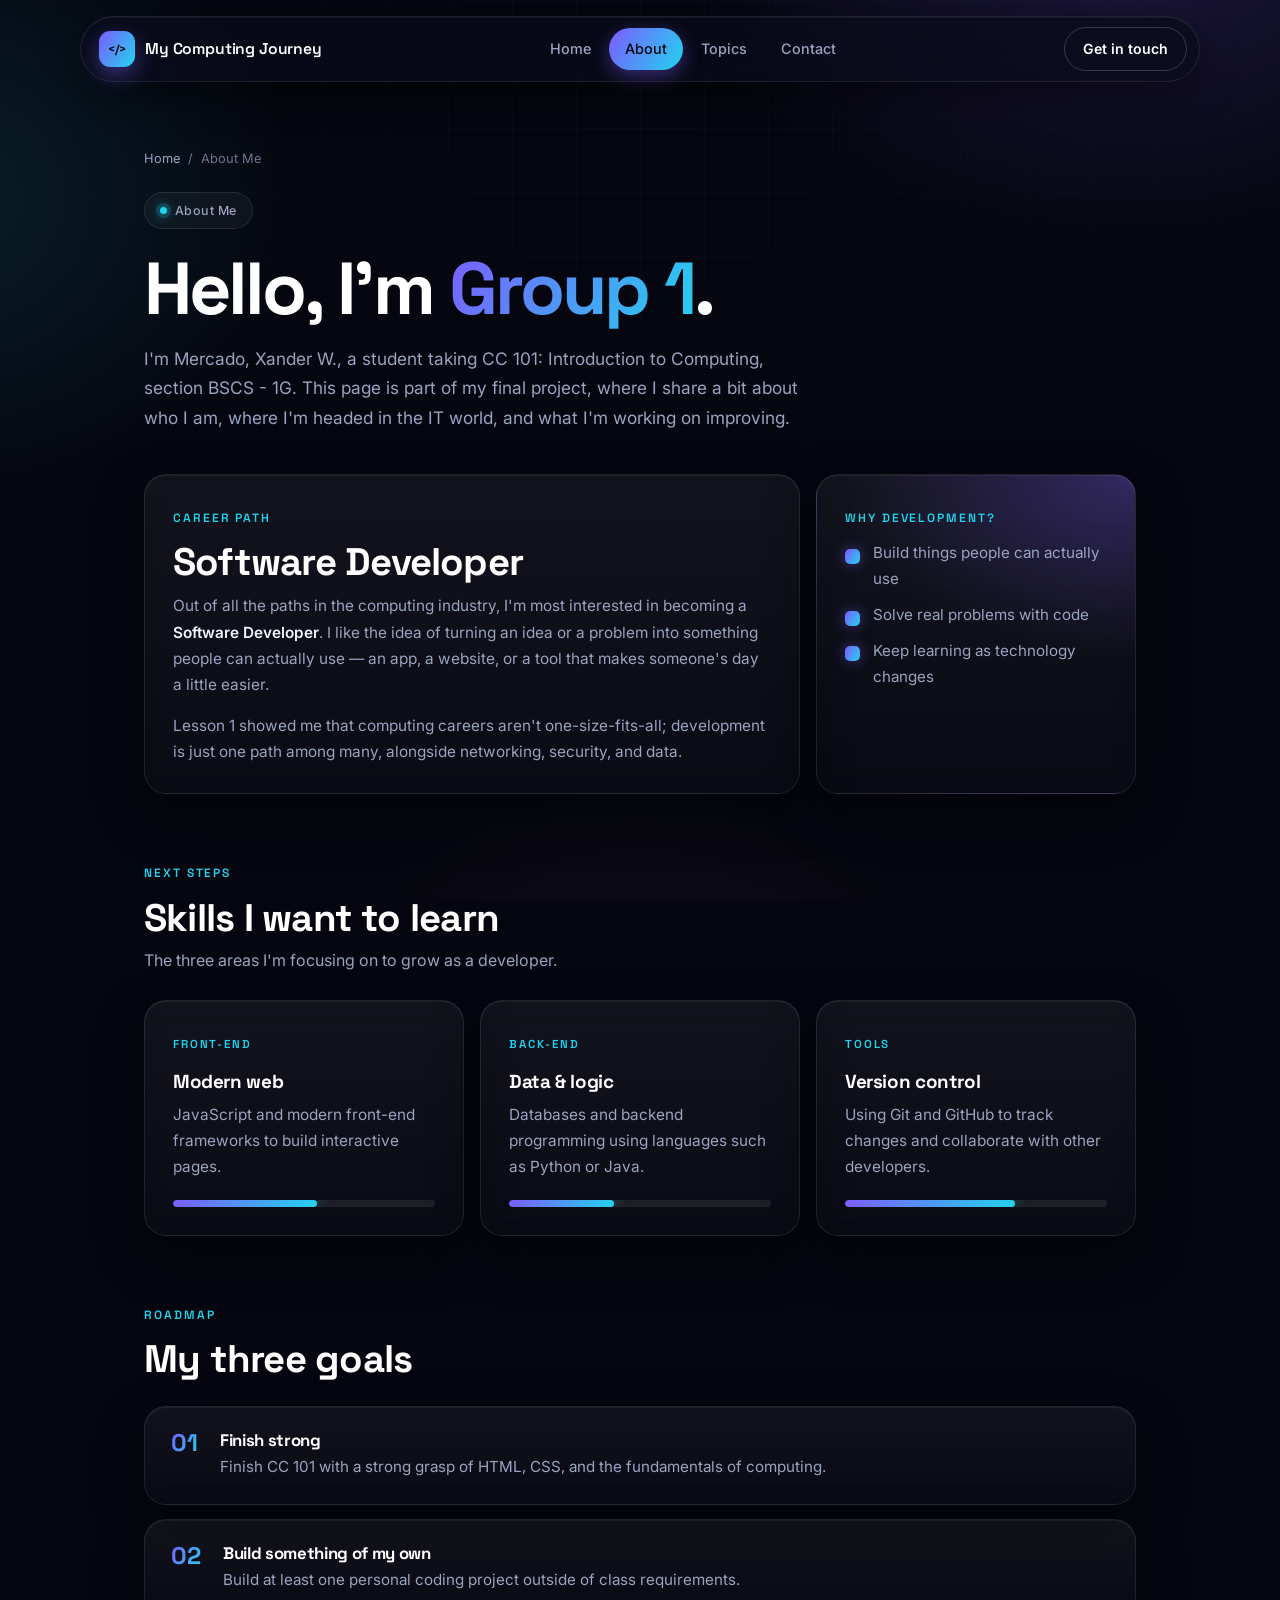
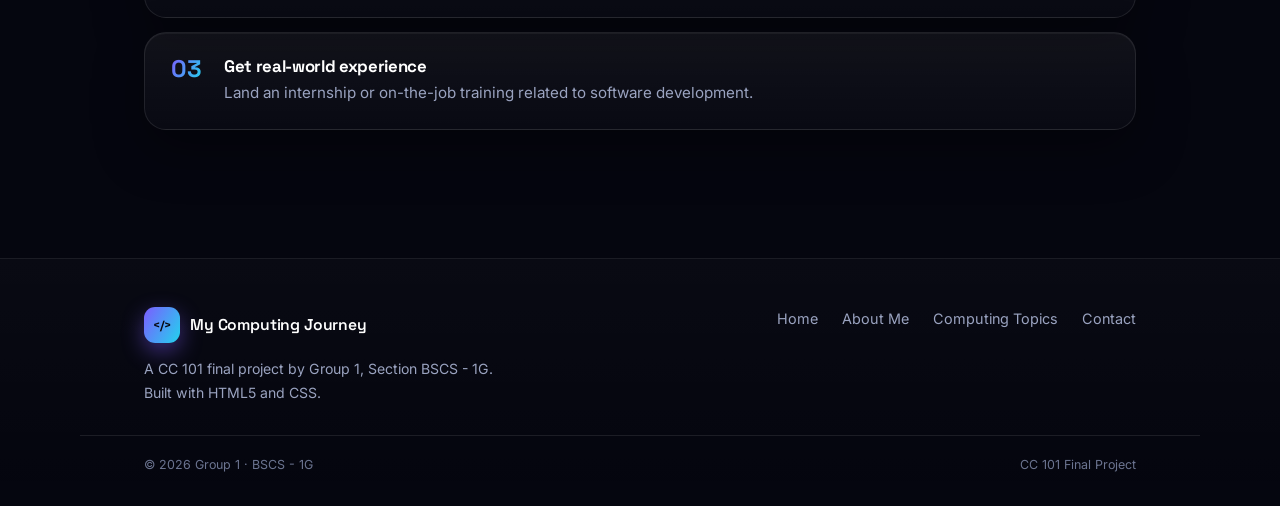
==== commit f5918fa9: "about updated" ====
--- a/about.html
+++ b/about.html
@@ -40,7 +40,7 @@
       <span class="pill"><span class="dot"></span> About Me</span>
       <h1>Hello, I'm <span class="grad">Group 1</span>.</h1>
       <p class="lead">
-        I'm a student taking CC 101: Introduction to Computing, section BSCS - 1G.
+        I'm Mercado, Xander W., a student taking CC 101: Introduction to Computing, section BSCS - 1G.
         This page is part of my final project, where I share a bit about who I am,
         where I'm headed in the IT world, and what I'm working on improving.
       </p>
--- a/style.css
+++ b/style.css
@@ -758,7 +758,8 @@
 .timeline-body p { margin: 0; font-size: 0.92rem; }
 
 /* ---- Figure ---- */
-.figure { padding: 18px; }
+.figure { padding: 18px; margin: 0; }
+.figure picture { display: block; }
 .figure img {
   width: 100%;
   border-radius: 14px;
@@ -772,72 +773,69 @@
 }
 
 /* ---- Contact ---- */
-.contact-form {
+.contact-info h2 { margin-bottom: 8px; }
+
+.contact-info > p { margin-bottom: 24px; max-width: 52ch; }
+
+.contact-methods {
+  display: grid;
+  grid-template-columns: repeat(2, minmax(0, 1fr));
+  gap: 14px;
+}
+
+.contact-method {
   display: flex;
   flex-direction: column;
-  gap: 18px;
-}
-
-.contact-form h2 { margin-bottom: 2px; }
-
-.field { display: flex; flex-direction: column; gap: 7px; }
-
-label {
-  font-size: 0.86rem;
-  font-weight: 600;
+  gap: 6px;
+  padding: 16px 18px;
+  border: 1px solid var(--border);
+  border-radius: 14px;
+  background: rgba(255, 255, 255, 0.03);
+  transition: border-color 0.2s, background-color 0.2s, transform 0.2s;
+}
+
+.contact-method:hover {
+  transform: translateY(-2px);
+  border-color: rgba(124, 92, 255, 0.45);
+  background: rgba(255, 255, 255, 0.05);
+}
+
+.contact-method-wide { grid-column: 1 / -1; }
+
+.contact-label {
+  font-family: 'Space Grotesk', sans-serif;
+  font-size: 0.7rem;
+  font-weight: 600;
+  letter-spacing: 0.14em;
+  text-transform: uppercase;
+  color: var(--ink-dim);
+}
+
+.contact-value,
+.contact-method a {
+  font-size: 0.96rem;
+  font-weight: 500;
   color: var(--ink);
-}
-
-input[type="text"],
-input[type="email"],
-textarea {
-  width: 100%;
-  padding: 13px 15px;
-  border-radius: 12px;
-  border: 1px solid var(--border);
-  background: rgba(255, 255, 255, 0.04);
-  color: #fff;
-  font-family: inherit;
-  font-size: 0.95rem;
-  transition: border-color 0.2s, box-shadow 0.2s, background-color 0.2s;
-}
-
-input::placeholder,
-textarea::placeholder { color: var(--ink-dim); }
-
-input[type="text"]:focus,
-input[type="email"]:focus,
-textarea:focus {
-  outline: none;
-  border-color: rgba(124, 92, 255, 0.8);
-  background: rgba(255, 255, 255, 0.06);
-  box-shadow: 0 0 0 4px rgba(124, 92, 255, 0.18);
-}
-
-textarea { resize: vertical; min-height: 130px; }
-
-button[type="submit"] {
-  align-self: flex-start;
-  display: inline-flex;
-  align-items: center;
-  gap: 8px;
-  padding: 13px 30px;
-  border: none;
-  border-radius: 999px;
-  background: var(--gradient);
-  color: #06070f;
-  font-family: inherit;
-  font-size: 0.95rem;
-  font-weight: 600;
-  cursor: pointer;
-  box-shadow: 0 12px 30px rgba(124, 92, 255, 0.4);
-  transition: transform 0.22s, box-shadow 0.22s;
-}
-
-button[type="submit"]:hover {
-  transform: translateY(-2px);
-  box-shadow: 0 16px 40px rgba(124, 92, 255, 0.55);
-}
+  word-break: break-word;
+}
+
+.contact-method a { transition: color 0.2s; }
+
+.contact-method a:hover { color: var(--cyan); }
+
+.members-grid {
+  display: grid;
+  grid-template-columns: repeat(auto-fit, minmax(150px, 1fr));
+  gap: 16px;
+}
+
+.member-card {
+  padding: 22px 24px;
+}
+
+.member-card .card-index { margin-bottom: 8px; }
+
+.member-card h3 { margin-bottom: 0; }
 
 .aside-stack {
   display: grid;
@@ -845,7 +843,7 @@
   align-content: start;
 }
 
-.contact-form + .aside-stack { grid-column: span 5; }
+.contact-info + .aside-stack { grid-column: span 5; }
 
 /* ---- Link lists ---- */
 .link-list {
@@ -955,11 +953,85 @@
   }
   .hero-bento { max-width: 620px; }
   .span-4, .span-5, .span-7, .span-8 { grid-column: span 12; }
-  .contact-form + .aside-stack { grid-column: span 12; }
+  .contact-info + .aside-stack { grid-column: span 12; }
+}
+
+/* Stack the lesson table into tidy cards before it gets cramped */
+@media (max-width: 860px) {
+  .table-wrap {
+    border: none;
+    background: transparent;
+    box-shadow: none;
+    overflow: visible;
+  }
+
+  table, thead, tbody, th, td, tr { display: block; }
+  thead { display: none; }
+
+  tbody { display: grid; gap: 14px; }
+
+  tbody tr {
+    margin: 0;
+    border-radius: var(--radius-sm);
+    border: 1px solid var(--border);
+    background: linear-gradient(180deg, rgba(255, 255, 255, 0.05), rgba(255, 255, 255, 0.02));
+    overflow: hidden;
+  }
+  tbody tr:hover { background: rgba(124, 92, 255, 0.07); }
+
+  tbody td {
+    display: block;
+    border-bottom: 1px solid var(--border);
+    padding: 15px 18px;
+    position: static;
+  }
+  tbody td:last-child { border-bottom: none; }
+
+  tbody td::before {
+    content: attr(data-label);
+    display: block;
+    margin-bottom: 5px;
+    font-family: 'Space Grotesk', sans-serif;
+    font-size: 0.68rem;
+    font-weight: 600;
+    letter-spacing: 0.1em;
+    text-transform: uppercase;
+    color: var(--cyan);
+  }
+
+  tbody td:first-child {
+    width: auto;
+    padding: 15px 18px;
+    background: rgba(124, 92, 255, 0.12);
+    border-left: 3px solid var(--violet);
+    font-size: 1rem;
+    color: #fff;
+  }
+  tbody td:first-child::before { display: none; }
+
+  /* Timeline becomes a clean single column */
+  .timeline li {
+    grid-template-columns: 1fr;
+    gap: 8px;
+    padding: 0 0 22px 34px;
+  }
+  .timeline-year {
+    display: inline-flex;
+    width: fit-content;
+    padding: 3px 11px;
+    border-radius: 999px;
+    border: 1px solid rgba(34, 211, 238, 0.28);
+    background: rgba(34, 211, 238, 0.10);
+    font-size: 0.76rem;
+  }
+  .timeline li::before { top: 4px; }
+  .timeline-body { padding: 16px 18px; }
 }
 
 @media (max-width: 760px) {
   .nav-cta { display: none; }
+
+  .contact-methods { grid-template-columns: 1fr; }
 
   .nav-shell {
     flex-wrap: wrap;
@@ -986,60 +1058,23 @@
   .section { margin-bottom: 46px; }
 
   .marquee { margin: 34px auto 44px; }
-
-  .timeline li {
-    grid-template-columns: 1fr;
-    gap: 6px;
-    padding-left: 32px;
-  }
-  .timeline-year { padding-top: 10px; }
-  .timeline li::before { top: 16px; }
-
-  /* table becomes stacked cards */
-  .table-wrap { border: none; background: transparent; box-shadow: none; }
-  table, thead, tbody, th, td, tr { display: block; }
-  thead { display: none; }
-
-  tbody tr {
-    margin-bottom: 14px;
-    border-radius: var(--radius-sm);
-    border: 1px solid var(--border);
-    background: linear-gradient(180deg, rgba(255, 255, 255, 0.05), rgba(255, 255, 255, 0.02));
-    overflow: hidden;
-  }
-  tbody tr:hover { background: rgba(124, 92, 255, 0.07); }
-
-  td {
-    border-bottom: 1px solid var(--border);
-    padding: 12px 18px 14px 42%;
-    position: relative;
-  }
-  td:last-child { border-bottom: none; }
-  td:first-child {
-    width: auto;
-    background: rgba(255, 255, 255, 0.03);
-  }
-
-  td::before {
-    content: attr(data-label);
-    position: absolute;
-    left: 18px;
-    top: 14px;
-    width: 36%;
-    font-family: 'Space Grotesk', sans-serif;
-    font-size: 0.7rem;
-    font-weight: 600;
-    letter-spacing: 0.1em;
-    text-transform: uppercase;
-    color: var(--cyan);
-  }
 }
 
 @media (max-width: 560px) {
   .brand-name { font-size: 0.88rem; }
   .brand-mark { width: 32px; height: 32px; }
 
-  .site-nav ul { display: grid; grid-template-columns: 1fr 1fr; }
+  .hero h1 { font-size: clamp(2rem, 8.5vw, 2.6rem); }
+
+  .site-nav ul { display: flex; }
+
+  .site-nav li { flex: 1 1 0; }
+
+  .site-nav a {
+    display: block;
+    padding: 8px 4px;
+    text-align: center;
+  }
 
   .hero-meta { gap: 22px; }
   .hero-meta strong { font-size: 1.4rem; }
@@ -1048,6 +1083,7 @@
   .cell-code, .cell-stat { grid-column: auto; }
 
   .glass-card { padding: 22px; }
+  .member-card { padding: 18px 20px; }
   .goal-list li { padding: 20px; gap: 16px; }
   .goal-num { font-size: 1.2rem; }
 
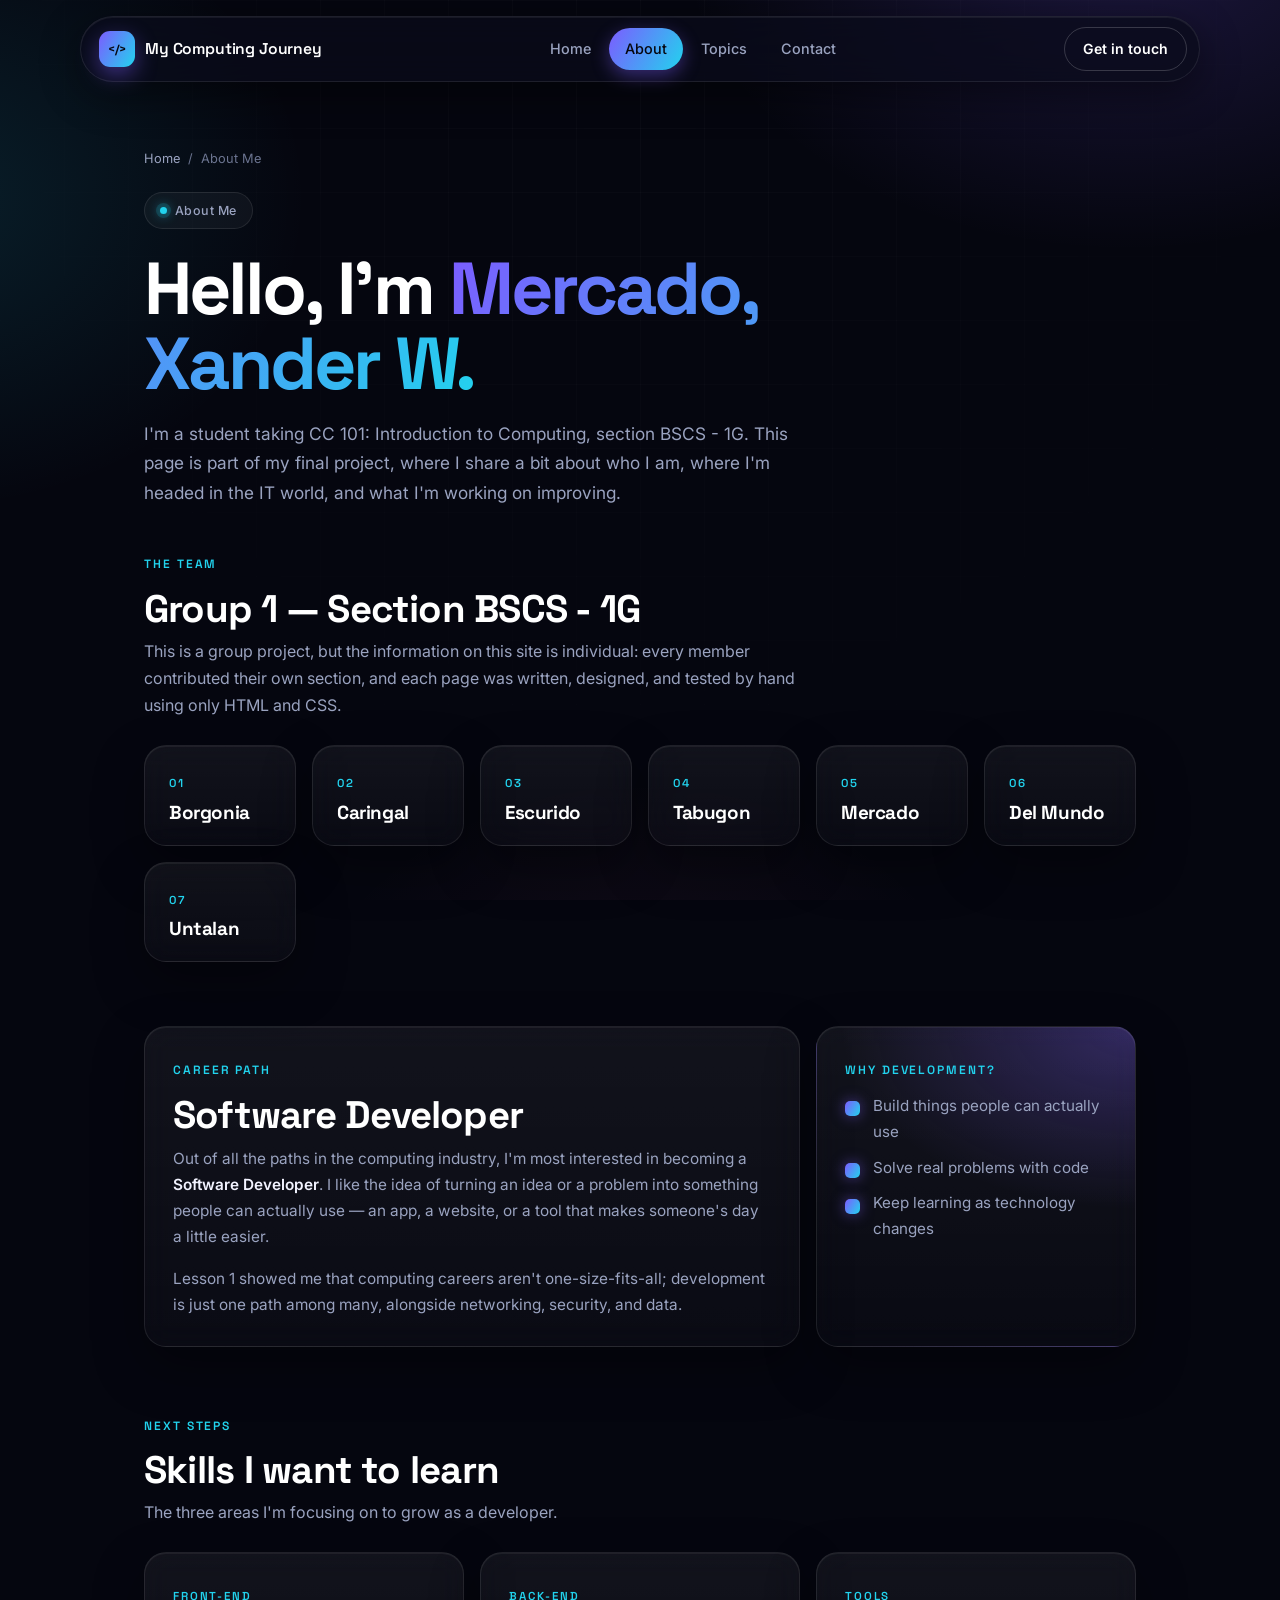
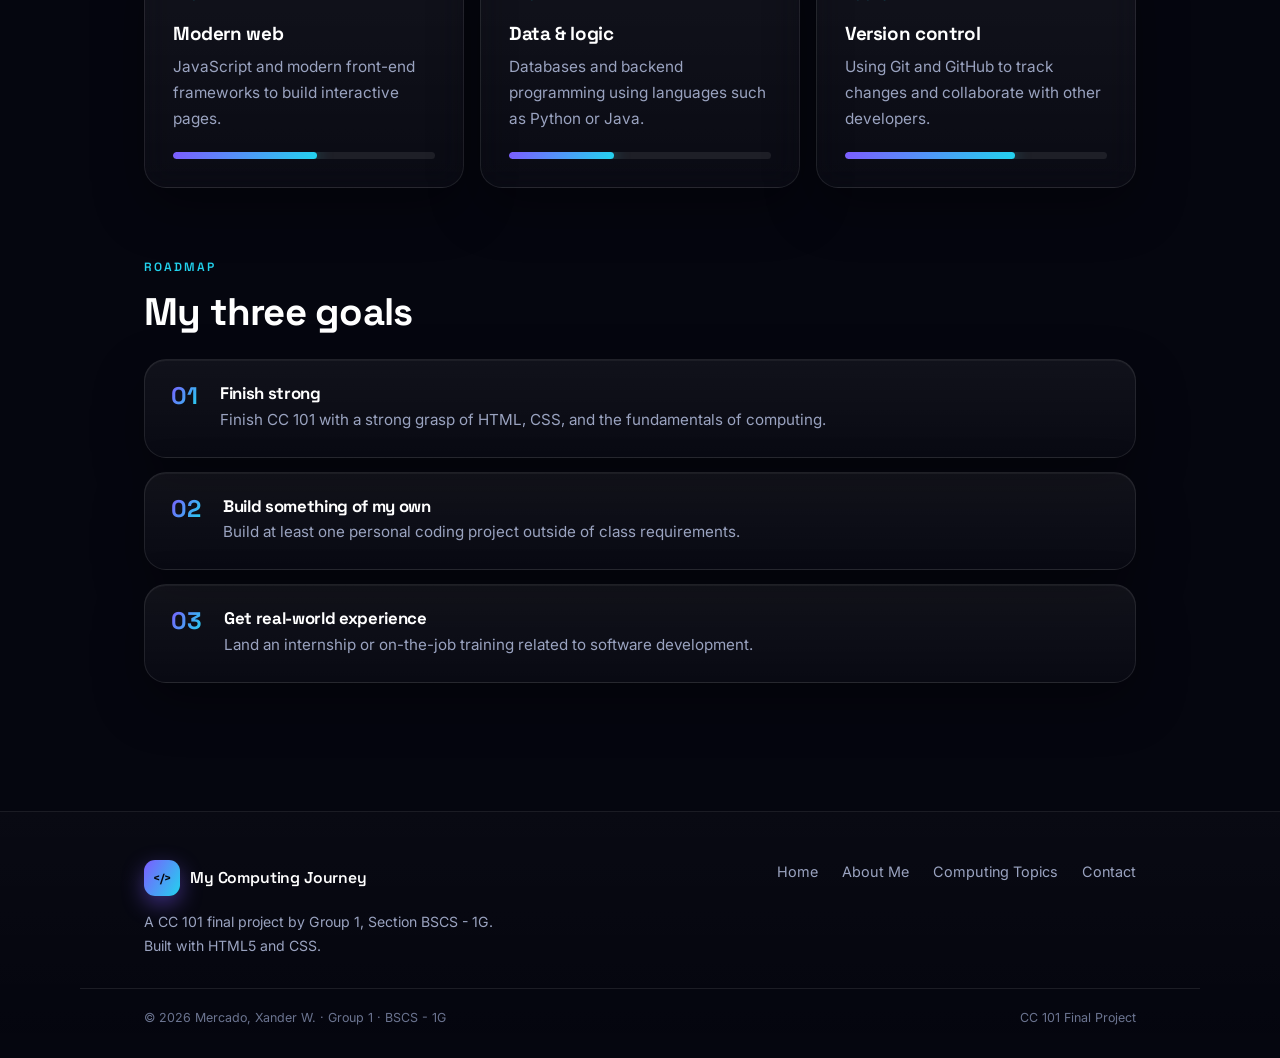
==== commit b900fb25: "updated againnnn" ====
--- a/about.html
+++ b/about.html
@@ -32,21 +32,62 @@
 
   <main>
 
-    <!-- Short personal introduction -->
     <section class="page-hero">
       <nav class="breadcrumb" aria-label="Breadcrumb">
         <a href="index.html">Home</a><span>/</span><span>About Me</span>
       </nav>
       <span class="pill"><span class="dot"></span> About Me</span>
-      <h1>Hello, I'm <span class="grad">Group 1</span>.</h1>
+      <h1>Hello, I'm <span class="grad">Mercado, Xander W.</span></h1>
       <p class="lead">
-        I'm Mercado, Xander W., a student taking CC 101: Introduction to Computing, section BSCS - 1G.
+        I'm a student taking CC 101: Introduction to Computing, section BSCS - 1G.
         This page is part of my final project, where I share a bit about who I am,
         where I'm headed in the IT world, and what I'm working on improving.
       </p>
     </section>
 
-    <!-- Career path, connects to Lesson 1 (computing industry/profession) -->
+    <section class="section">
+      <div class="section-head">
+        <span class="kicker">The team</span>
+        <h2>Group 1 &mdash; Section BSCS - 1G</h2>
+        <p>
+          This is a group project, but the information on this site is individual:
+          every member contributed their own section, and each page was written,
+          designed, and tested by hand using only HTML and CSS.
+        </p>
+      </div>
+
+      <div class="members-grid">
+        <article class="glass-card member-card">
+          <span class="card-index">01</span>
+          <h3>Borgonia</h3>
+        </article>
+        <article class="glass-card member-card">
+          <span class="card-index">02</span>
+          <h3>Caringal</h3>
+        </article>
+        <article class="glass-card member-card">
+          <span class="card-index">03</span>
+          <h3>Escurido</h3>
+        </article>
+        <article class="glass-card member-card">
+          <span class="card-index">04</span>
+          <h3>Tabugon</h3>
+        </article>
+        <article class="glass-card member-card">
+          <span class="card-index">05</span>
+          <h3>Mercado</h3>
+        </article>
+        <article class="glass-card member-card">
+          <span class="card-index">06</span>
+          <h3>Del Mundo</h3>
+        </article>
+        <article class="glass-card member-card">
+          <span class="card-index">07</span>
+          <h3>Untalan</h3>
+        </article>
+      </div>
+    </section>
+
     <section class="section">
       <div class="bento-grid">
         <article class="glass-card span-8">
@@ -75,7 +116,6 @@
       </div>
     </section>
 
-    <!-- Skills to learn, shown with progress bars -->
     <section class="section">
       <div class="section-head">
         <span class="kicker">Next steps</span>
@@ -88,26 +128,25 @@
           <span class="card-index">Front-end</span>
           <h3>Modern web</h3>
           <p>JavaScript and modern front-end frameworks to build interactive pages.</p>
-          <div class="bar"><span style="width: 55%"></span></div>
+          <div class="bar"><span class="bar-55"></span></div>
         </article>
 
         <article class="glass-card span-4">
           <span class="card-index">Back-end</span>
           <h3>Data &amp; logic</h3>
           <p>Databases and backend programming using languages such as Python or Java.</p>
-          <div class="bar"><span style="width: 40%"></span></div>
+          <div class="bar"><span class="bar-40"></span></div>
         </article>
 
         <article class="glass-card span-4">
           <span class="card-index">Tools</span>
           <h3>Version control</h3>
           <p>Using Git and GitHub to track changes and collaborate with other developers.</p>
-          <div class="bar"><span style="width: 65%"></span></div>
-        </article>
-      </div>
-    </section>
-
-    <!-- Three goals, shown as numbered steps -->
+          <div class="bar"><span class="bar-65"></span></div>
+        </article>
+      </div>
+    </section>
+
     <section class="section">
       <div class="section-head">
         <span class="kicker">Roadmap</span>
@@ -158,7 +197,7 @@
       </nav>
     </div>
     <div class="footer-bottom">
-      <span>&copy; 2026 Group 1 &middot; BSCS - 1G</span>
+      <span>&copy; 2026 Mercado, Xander W. &middot; Group 1 &middot; BSCS - 1G</span>
       <span>CC 101 Final Project</span>
     </div>
   </footer>
--- a/style.css
+++ b/style.css
@@ -1,11 +1,3 @@
-/* ============================================================
-   My Computing Journey - CC 101 Final Project
-   One external stylesheet for all four pages.
-   Design direction: dark "Tech Glass" + bento grid, written
-   from scratch with pure HTML5 and CSS.
-   ============================================================ */
-
-/* ---- Design tokens ---- */
 :root {
   --bg: #05060f;
   --bg-soft: #0a0c1b;
@@ -385,6 +377,15 @@
   color: #fff;
 }
 
+.image-credit {
+  position: absolute;
+  left: 18px;
+  bottom: 18px;
+  font-size: 0.72rem;
+  color: rgba(255, 255, 255, 0.65);
+  text-shadow: 0 1px 6px rgba(0, 0, 0, 0.6);
+}
+
 .cell-code {
   padding: 16px 18px;
   background: linear-gradient(180deg, rgba(124, 92, 255, 0.10), rgba(255, 255, 255, 0.02));
@@ -483,6 +484,7 @@
 .span-5 { grid-column: span 5; }
 .span-7 { grid-column: span 7; }
 .span-8 { grid-column: span 8; }
+.span-12 { grid-column: span 12; }
 
 .glass-card {
   position: relative;
@@ -584,6 +586,11 @@
   background: var(--gradient);
   box-shadow: 0 0 16px rgba(34, 211, 238, 0.5);
 }
+
+/* Skill bar levels, kept in CSS so the HTML stays free of inline styles */
+.bar-55 { width: 55%; }
+.bar-40 { width: 40%; }
+.bar-65 { width: 65%; }
 
 /* ---- Goals ---- */
 .goal-list {
@@ -772,6 +779,75 @@
   text-align: center;
 }
 
+/* ---- Contact form ---- */
+.contact-form-card > p { margin-bottom: 22px; }
+
+.contact-form {
+  display: grid;
+  gap: 16px;
+}
+
+.form-row {
+  display: grid;
+  grid-template-columns: repeat(2, minmax(0, 1fr));
+  gap: 16px;
+}
+
+.form-field {
+  display: grid;
+  gap: 8px;
+}
+
+.form-label {
+  font-family: 'Space Grotesk', sans-serif;
+  font-size: 0.7rem;
+  font-weight: 600;
+  letter-spacing: 0.14em;
+  text-transform: uppercase;
+  color: var(--ink-dim);
+}
+
+.contact-form input,
+.contact-form textarea {
+  width: 100%;
+  padding: 13px 16px;
+  border-radius: var(--radius-sm);
+  border: 1px solid var(--border);
+  background: rgba(255, 255, 255, 0.03);
+  color: var(--ink);
+  font-family: inherit;
+  font-size: 0.95rem;
+  line-height: 1.6;
+  transition: border-color 0.2s, background-color 0.2s, box-shadow 0.2s;
+}
+
+.contact-form textarea { resize: vertical; min-height: 120px; }
+
+.contact-form input::placeholder,
+.contact-form textarea::placeholder { color: var(--ink-dim); }
+
+.contact-form input:focus,
+.contact-form textarea:focus {
+  outline: none;
+  border-color: rgba(124, 92, 255, 0.65);
+  background: rgba(255, 255, 255, 0.05);
+  box-shadow: 0 0 0 4px rgba(124, 92, 255, 0.16);
+}
+
+.form-actions {
+  display: flex;
+  align-items: center;
+  flex-wrap: wrap;
+  gap: 16px;
+}
+
+.form-actions .btn { cursor: pointer; border: 0; font-family: inherit; }
+
+.form-note {
+  font-size: 0.82rem;
+  color: var(--ink-dim);
+}
+
 /* ---- Contact ---- */
 .contact-info h2 { margin-bottom: 8px; }
 
@@ -952,7 +1028,7 @@
     gap: 40px;
   }
   .hero-bento { max-width: 620px; }
-  .span-4, .span-5, .span-7, .span-8 { grid-column: span 12; }
+  .span-4, .span-5, .span-7, .span-8, .span-12 { grid-column: span 12; }
   .contact-info + .aside-stack { grid-column: span 12; }
 }
 
@@ -1032,6 +1108,7 @@
   .nav-cta { display: none; }
 
   .contact-methods { grid-template-columns: 1fr; }
+  .form-row { grid-template-columns: 1fr; }
 
   .nav-shell {
     flex-wrap: wrap;
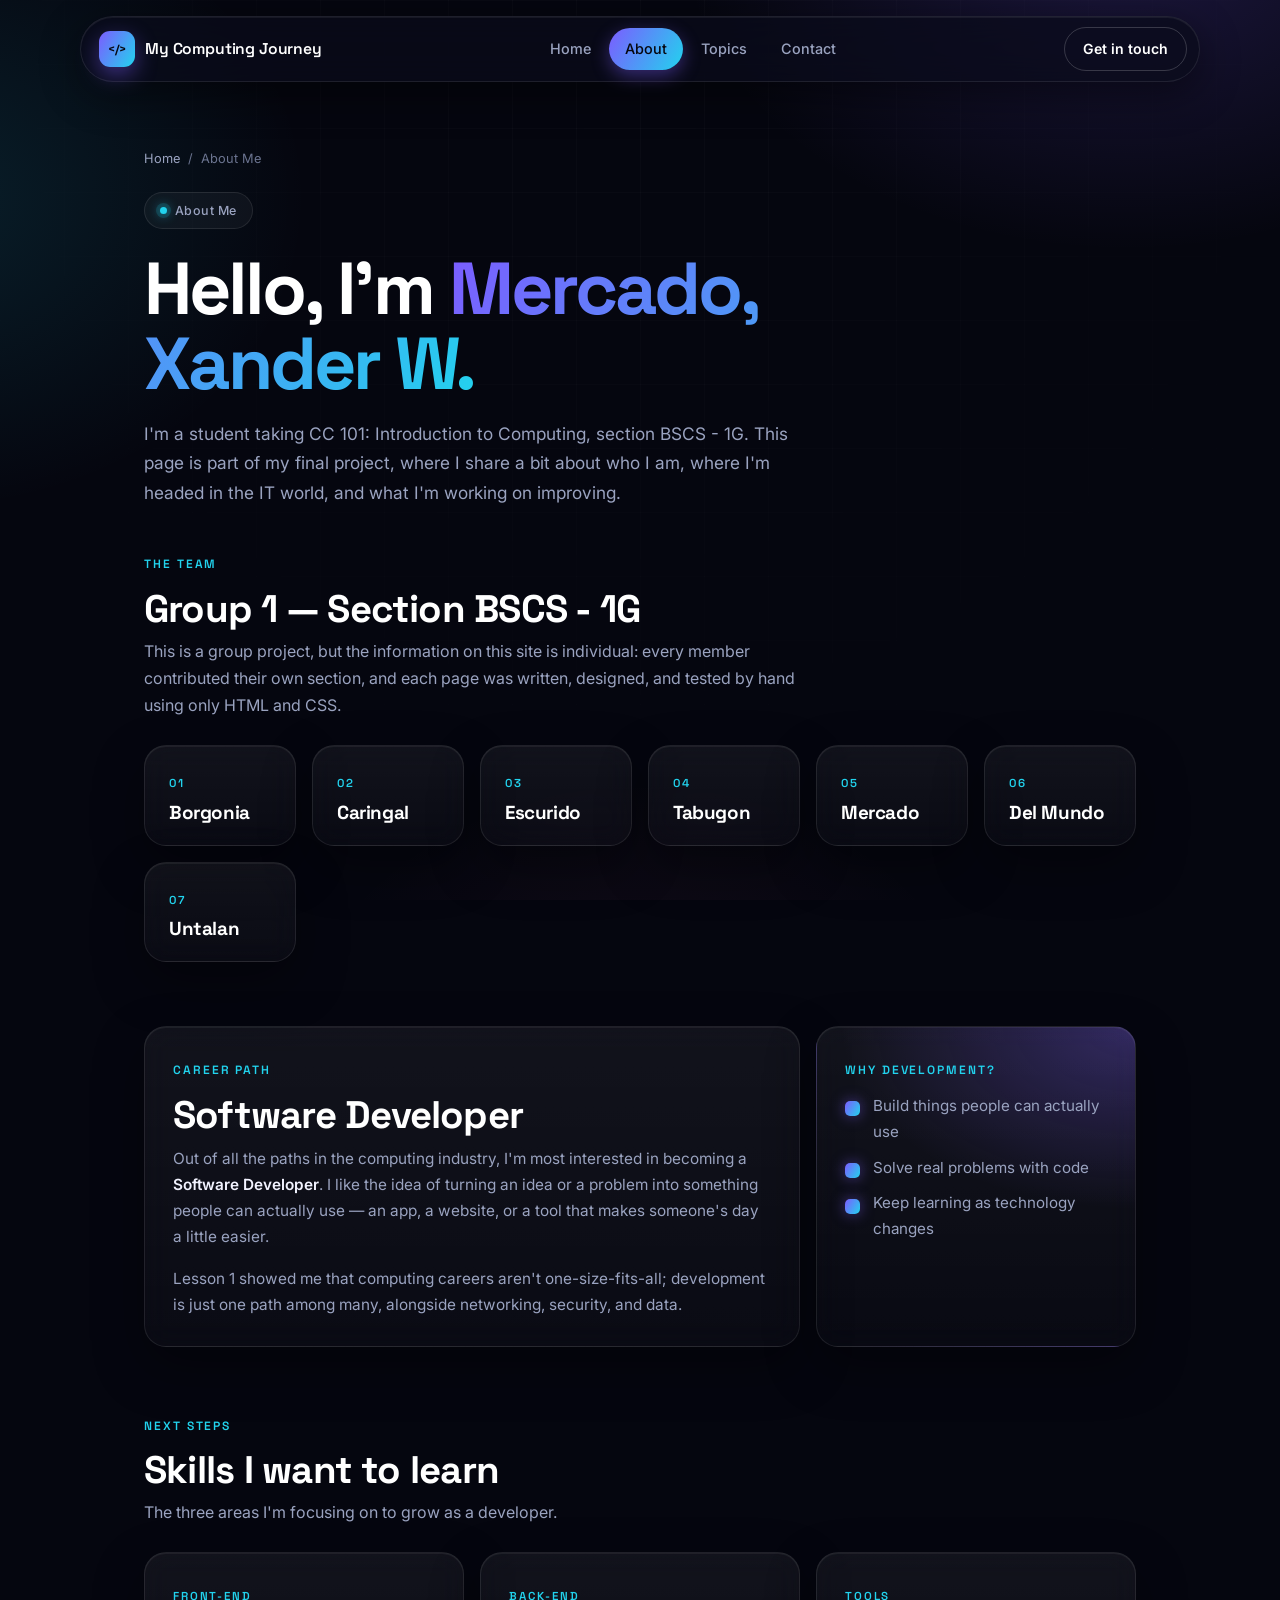
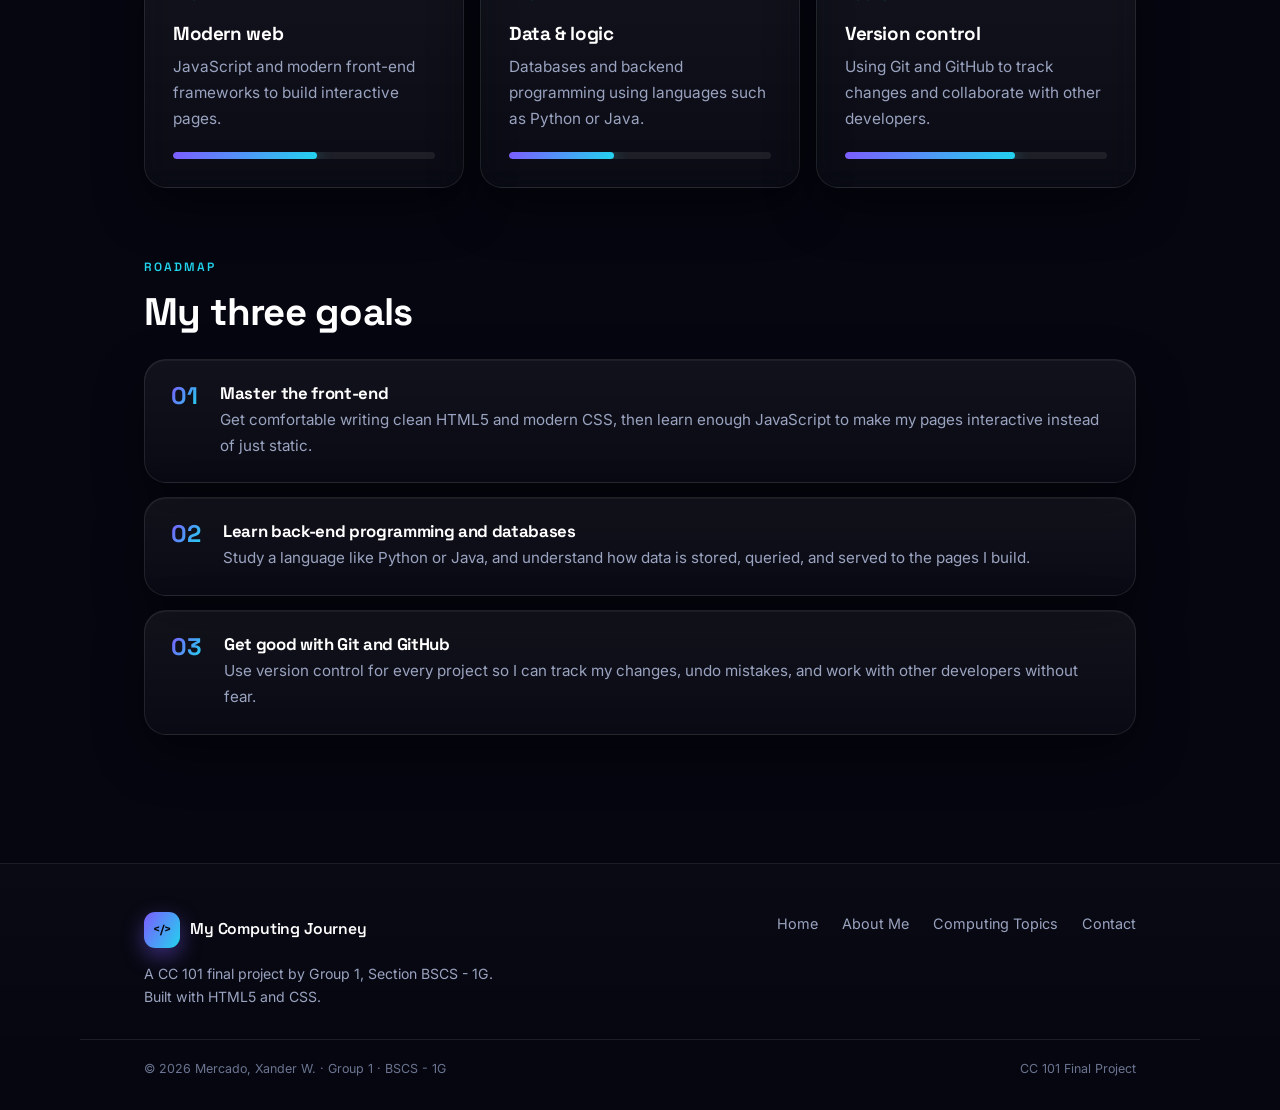
==== commit 2f287d33: "uhdh" ====
--- a/about.html
+++ b/about.html
@@ -157,22 +157,22 @@
         <li>
           <span class="goal-num">01</span>
           <div>
-            <h3>Finish strong</h3>
-            <p>Finish CC 101 with a strong grasp of HTML, CSS, and the fundamentals of computing.</p>
+            <h3>Master the front-end</h3>
+            <p>Get comfortable writing clean HTML5 and modern CSS, then learn enough JavaScript to make my pages interactive instead of just static.</p>
           </div>
         </li>
         <li>
           <span class="goal-num">02</span>
           <div>
-            <h3>Build something of my own</h3>
-            <p>Build at least one personal coding project outside of class requirements.</p>
+            <h3>Learn back-end programming and databases</h3>
+            <p>Study a language like Python or Java, and understand how data is stored, queried, and served to the pages I build.</p>
           </div>
         </li>
         <li>
           <span class="goal-num">03</span>
           <div>
-            <h3>Get real-world experience</h3>
-            <p>Land an internship or on-the-job training related to software development.</p>
+            <h3>Get good with Git and GitHub</h3>
+            <p>Use version control for every project so I can track my changes, undo mistakes, and work with other developers without fear.</p>
           </div>
         </li>
       </ol>
